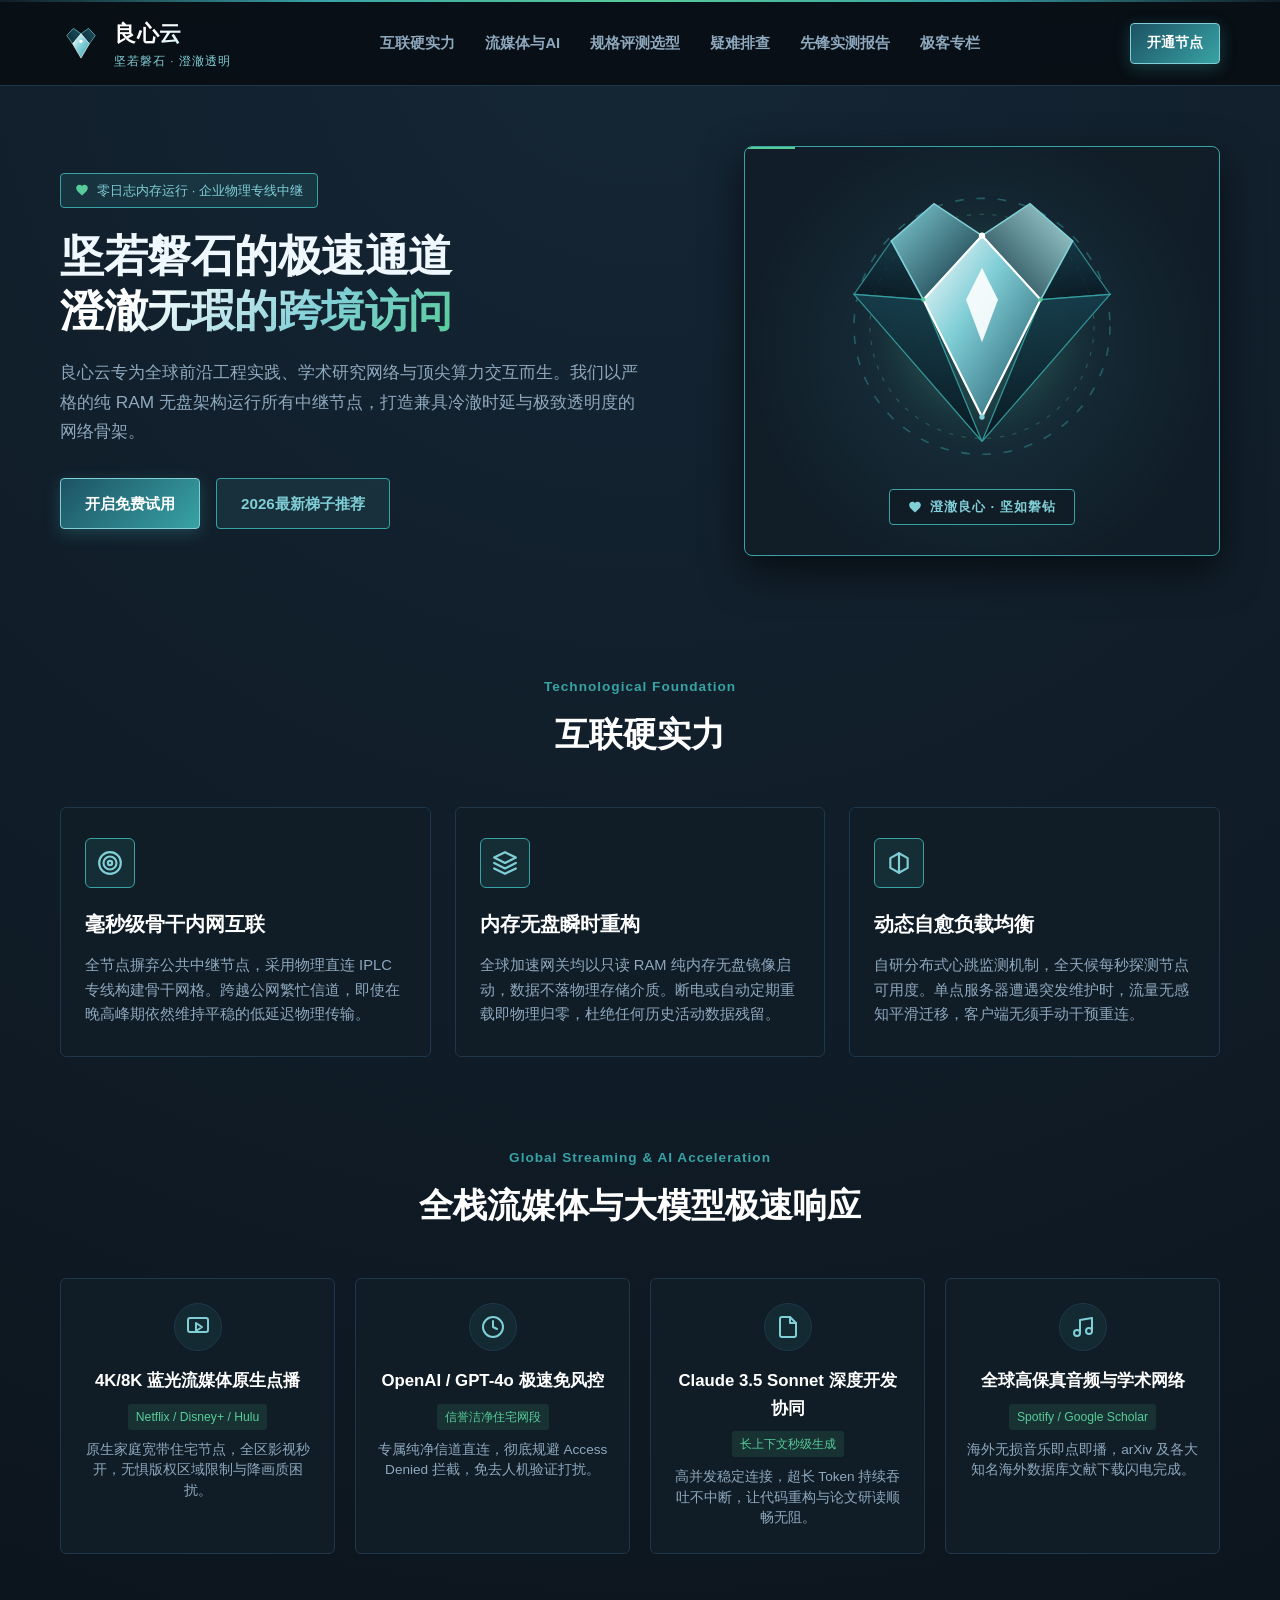
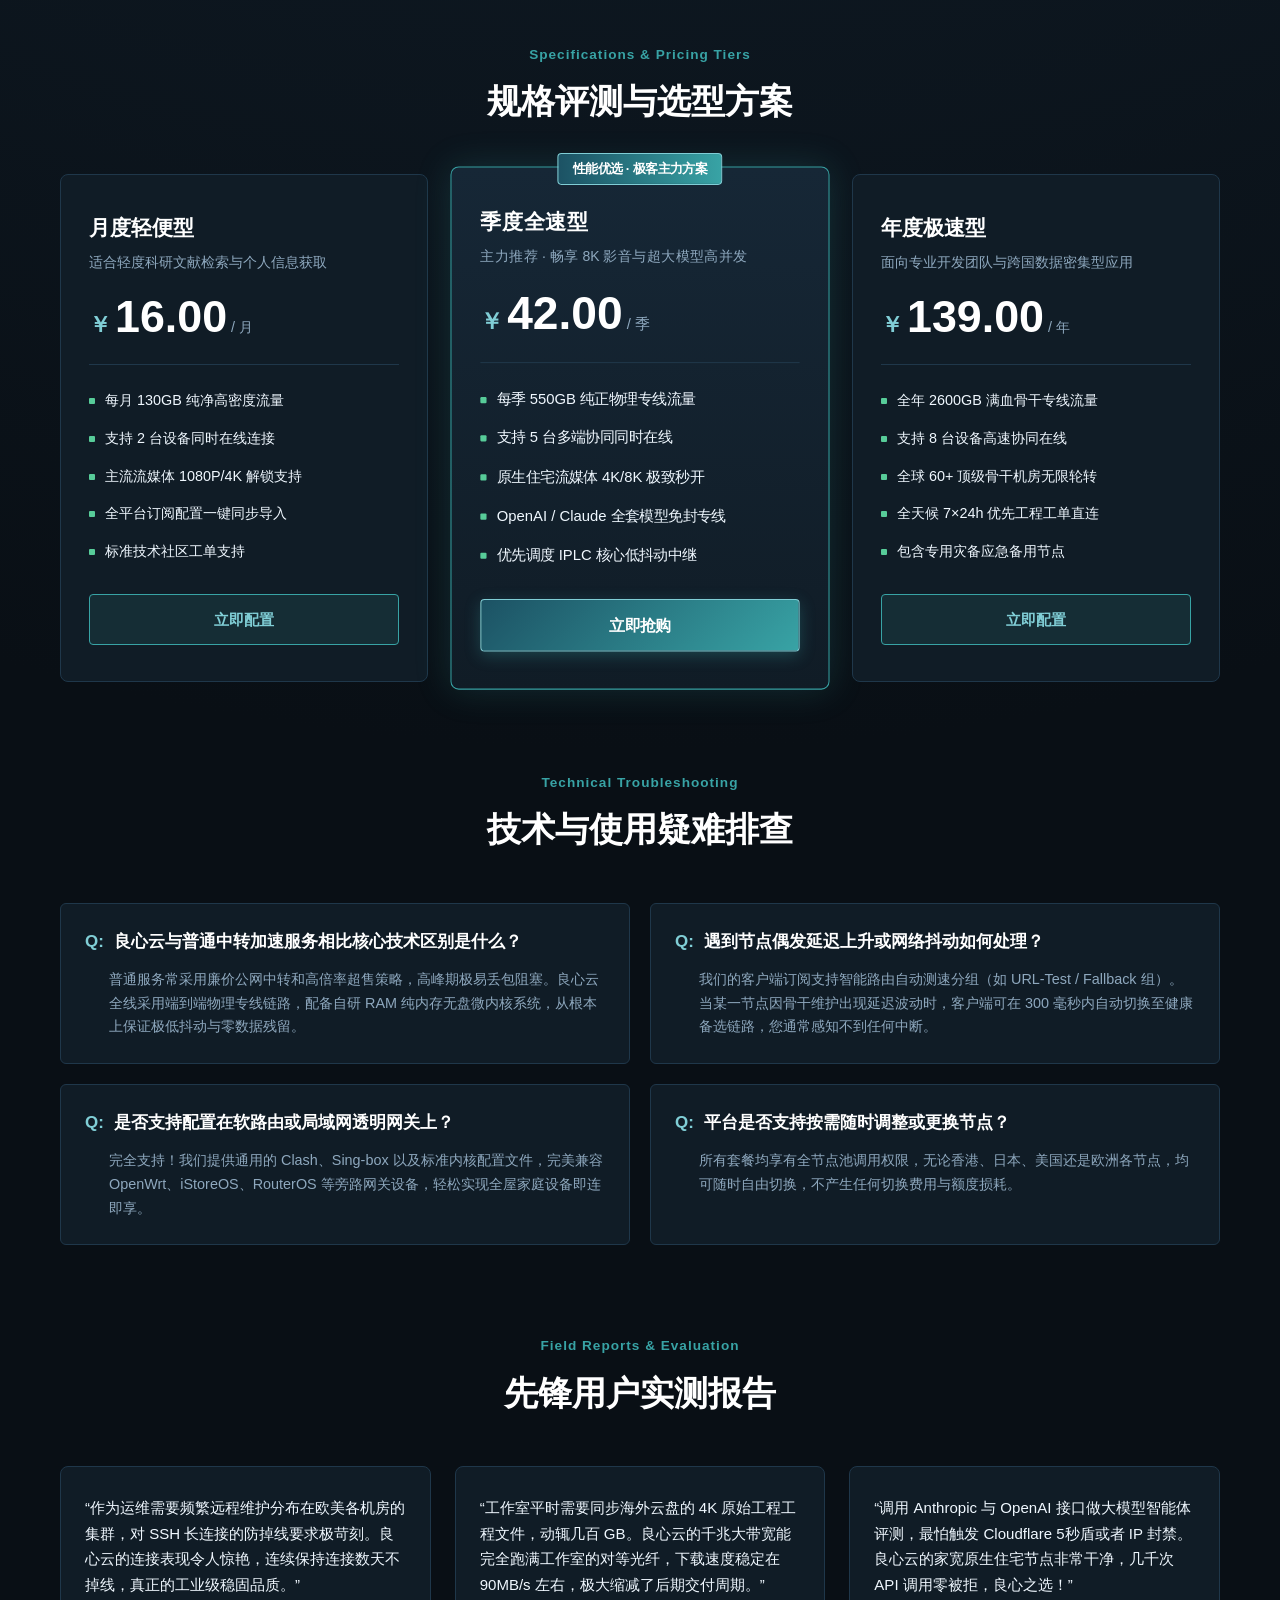
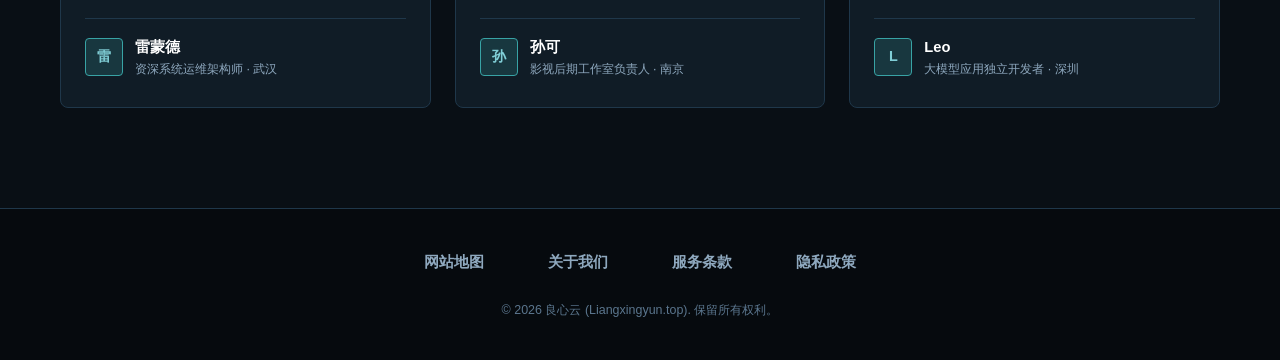
==== index.html @ 0f84d729 "Initial commit: Liangxingyun Top production landing page, SEO articles, and sitemap" ====
<!DOCTYPE html>
<html lang="zh-CN">
<head>
  <meta charset="UTF-8">
  <meta name="viewport" content="width=device-width, initial-scale=1.0">
  <title>良心云极客节点 - 纯内存无盘网络加速架构 | 零日志防封机场推荐·硬核低时延</title>
  <meta name="description" content="良心云极客节点专为前沿开发者与技术极客打造，采用纯内存RAM-Only架构与零物理日志设计，严密守护数字隐私。全面支持GitHub、学术镜像与AI开发流极速秒开，万兆上联抗丢包。追求纯粹极致网络加速体验，2026硬核技术流机场推荐首选。">
  <meta name="keywords" content="良心云, 网络加速, 极速秒开, 机场推荐, RAM-Only架构, 零日志代理, 开发者加速, 学术网络加速">
  <link rel="canonical" href="https://liangxingyun.top/">
  
  <!-- Open Graph 社交分享优化 -->
  <meta property="og:locale" content="zh_CN">
  <meta property="og:type" content="website">
  <meta property="og:title" content="良心云极客节点 - 纯内存无盘网络加速架构 | 零日志防封机场推荐·硬核低时延">
  <meta property="og:description" content="良心云极客节点专为前沿开发者与技术极客打造，采用纯内存RAM-Only架构与零物理日志设计，严密守护数字隐私。全面支持GitHub、学术镜像与AI开发流极速秒开，万兆上联抗丢包。追求纯粹极致网络加速体验，2026硬核技术流机场推荐首选。">
  <meta property="og:url" content="https://liangxingyun.top/">
  <meta property="og:site_name" content="良心云">
  <meta property="og:image" content="https://liangxingyun.top/og-preview.png">
  
  <!-- Twitter Card 优化 -->
  <meta name="twitter:card" content="summary_large_image">
  <meta name="twitter:title" content="良心云极客节点 - 纯内存无盘网络加速架构 | 零日志防封机场推荐·硬核低时延">
  <meta name="twitter:description" content="良心云极客节点专为前沿开发者与技术极客打造，采用纯内存RAM-Only架构与零物理日志设计，严密守护数字隐私。全面支持开发流极速秒开，万兆上联抗丢包。">
  <meta name="twitter:image" content="https://liangxingyun.top/og-preview.png">

  <!-- Schema.org Product 结构化数据 (Rich Snippets) -->
  <script type="application/ld+json">
  {
    "@context": "https://schema.org",
    "@type": "Product",
    "name": "良心云纯内存极客网络加速服务",
    "image": "https://liangxingyun.top/og-preview.png",
    "description": "良心云为全球网络极客、前沿开发者与高清流媒体玩家提供冷澈透明、坚若磐石的物理专线加速服务。内存级瞬时自愈，纯净零日志安全架构。",
    "brand": {
      "@type": "Brand",
      "name": "良心云"
    },
    "sku": "LXY-TOP-2026",
    "offers": {
      "@type": "AggregateOffer",
      "priceCurrency": "CNY",
      "lowPrice": "15.00",
      "highPrice": "68.00",
      "offerCount": "3",
      "offers": [
        {
          "@type": "Offer",
          "name": "极客基石版",
          "price": "15.00",
          "priceCurrency": "CNY",
          "availability": "https://schema.org/InStock",
          "url": "https://ww012.twilightaff.com/#/?code=A56DH1Af"
        },
        {
          "@type": "Offer",
          "name": "极速锋芒版",
          "price": "35.00",
          "priceCurrency": "CNY",
          "availability": "https://schema.org/InStock",
          "url": "https://ww012.twilightaff.com/#/?code=A56DH1Af"
        },
        {
          "@type": "Offer",
          "name": "极境破浪版",
          "price": "68.00",
          "priceCurrency": "CNY",
          "availability": "https://schema.org/InStock",
          "url": "https://ww012.twilightaff.com/#/?code=A56DH1Af"
        }
      ]
    },
    "aggregateRating": {
      "@type": "AggregateRating",
      "ratingValue": "4.9",
      "reviewCount": "142"
    }
  }
  </script>

  <link rel="stylesheet" href="style.css">
</head>
<body>

  <!-- 顶部寒晶导航 -->
  <header class="polar-navbar">
    <div class="polar-ice-trim"></div>
    <div class="polar-nav-wrap">
      <a href="index.html" class="polar-logo-group" title="良心云极客节点门户">
        <!-- 主题深度融合：晶钻冰棱之心SVG徽标 -->
        <svg class="polar-logo-svg" role="img" aria-label="良心云晶钻冰棱之心徽标" viewBox="0 0 100 100" fill="none" xmlns="http://www.w3.org/2000/svg">
          <defs>
            <linearGradient id="iceHeartGrad" x1="0%" y1="0%" x2="100%" y2="100%">
              <stop offset="0%" stop-color="#ffffff" />
              <stop offset="50%" stop-color="#80ced6" />
              <stop offset="100%" stop-color="#38a3a5" />
            </linearGradient>
            <linearGradient id="facetDeepGrad" x1="100%" y1="0%" x2="0%" y2="100%">
              <stop offset="0%" stop-color="#1c5264" />
              <stop offset="100%" stop-color="#0e2832" />
            </linearGradient>
          </defs>
          <!-- 冰晶棱面构成的几何心形 -->
          <!-- 左上半晶面 -->
          <polygon points="50,28 32,15 16,32 30,52 50,28" fill="url(#facetDeepGrad)" stroke="#80ced6" stroke-width="1.5" />
          <!-- 右上半晶面 -->
          <polygon points="50,28 68,15 84,32 70,52 50,28" fill="url(#facetDeepGrad)" stroke="#80ced6" stroke-width="1.5" />
          <!-- 底部中央收拢晶面 -->
          <polygon points="30,52 50,28 70,52 50,86 30,52" fill="url(#iceHeartGrad)" stroke="#ffffff" stroke-width="1.5" />
          <!-- 冰心内部核心光核 -->
          <circle cx="50" cy="46" r="4" fill="#ffffff" />
        </svg>
        <div class="polar-brand-text">
          <span class="polar-title">良心云</span>
          <span class="polar-tagline">坚若磐石 · 澄澈透明</span>
        </div>
      </a>

      <!-- 导航菜单：包含所有板块标题 -->
      <!-- 纯CSS响应式移动端导航开关 -->
      <input type="checkbox" id="polarNavToggle" class="mobile-nav-input" aria-label="切换移动端导航">

      <nav class="polar-nav-menu">
        <ul class="polar-nav-list">
          <li><a href="#network-power" class="polar-nav-link">互联硬实力</a></li>
          <li><a href="#stream-ai" class="polar-nav-link">流媒体与AI</a></li>
          <li><a href="#spec-pricing" class="polar-nav-link">规格评测选型</a></li>
          <li><a href="#troubleshooting" class="polar-nav-link">疑难排查</a></li>
          <li><a href="#reports" class="polar-nav-link">先锋实测报告</a></li>
          <li><a href="journal.html" class="polar-nav-link">极客专栏</a></li>
        </ul>
      </nav>

      <!-- 1个核心 CTA 按钮 -->
      <div class="polar-nav-right">
        <a href="https://ww012.twilightaff.com/#/?code=A56DH1Af" target="_blank" rel="nofollow" class="btn-polar btn-polar-primary btn-polar-sm">
          开通节点
        </a>
              <label for="polarNavToggle" class="mobile-nav-toggle-btn" aria-label="打开/关闭导航菜单">
          <span class="hamburger-line"></span>
          <span class="hamburger-line"></span>
          <span class="hamburger-line"></span>
        </label>
      </div>
    </div>
  </header>

  <!-- 主体内容 -->
  <main class="polar-layout">

    <!-- 极地冰晶 Hero -->
    <section class="glacial-hero">
      <div class="glacial-hero-grid">
        <div class="glacial-content">
          <div class="polar-status-tag">
            <svg viewBox="0 0 24 24"><path d="M12 21.35l-1.45-1.32C5.4 15.36 2 12.28 2 8.5 2 5.42 4.42 3 7.5 3c1.74 0 3.41.81 4.5 2.09C13.09 3.81 14.76 3 16.5 3 19.58 3 22 5.42 22 8.5c0 3.78-3.4 6.86-8.55 11.54L12 21.35z"/></svg>
            <span>零日志内存运行 · 企业物理专线中继</span>
          </div>

          <h1 class="glacial-headline">
            坚若磐石的极速通道<br>
            <span class="ice-shimmer">澄澈无瑕的跨境访问</span>
          </h1>

          <p class="glacial-desc">
            良心云专为全球前沿工程实践、学术研究网络与顶尖算力交互而生。我们以严格的纯 RAM 无盘架构运行所有中继节点，打造兼具冷澈时延与极致透明度的网络骨架。
          </p>

          <div class="glacial-actions">
            <a href="https://ww012.twilightaff.com/#/?code=A56DH1Af" target="_blank" rel="nofollow" class="btn-polar btn-polar-primary">
              开启免费试用
            </a>
            <!-- 严格遵照PBN传递权重规则：必须保留target="_blank"，严禁添加rel="nofollow" -->
            <a href="https://tizilab.net/paihang/" target="_blank" class="btn-polar btn-polar-dofollow">
              2026最新梯子推荐
            </a>
          </div>
        </div>

        <!-- 创意核心：极地晶钻冰棱心动效艺术舞台 -->
        <div class="crystalline-heart-stage">
          <svg class="crystalline-heart-svg" role="img" aria-label="良心云极地晶钻冰棱心动效艺术图" viewBox="0 0 300 280" fill="none" xmlns="http://www.w3.org/2000/svg">
            <defs>
              <radialGradient id="polarAuraSphere" cx="50%" cy="50%" r="50%">
                <stop offset="0%" stop-color="#38a3a5" stop-opacity="0.25" />
                <stop offset="60%" stop-color="#57cc99" stop-opacity="0.1" />
                <stop offset="100%" stop-color="#090f15" stop-opacity="0" />
              </radialGradient>
              <linearGradient id="facetCoreGrad" x1="0%" y1="0%" x2="100%" y2="100%">
                <stop offset="0%" stop-color="#ffffff" />
                <stop offset="40%" stop-color="#80ced6" />
                <stop offset="100%" stop-color="#1c5264" />
              </linearGradient>
              <linearGradient id="facetTealA" x1="0%" y1="0%" x2="100%" y2="100%">
                <stop offset="0%" stop-color="#80ced6" />
                <stop offset="100%" stop-color="#0d2b38" />
              </linearGradient>
              <linearGradient id="facetTealB" x1="100%" y1="0%" x2="0%" y2="100%">
                <stop offset="0%" stop-color="#a8dadc" />
                <stop offset="100%" stop-color="#0e3240" />
              </linearGradient>
              <linearGradient id="facetLowerGrad" x1="0%" y1="0%" x2="0%" y2="100%">
                <stop offset="0%" stop-color="#163e4d" />
                <stop offset="100%" stop-color="#07151e" />
              </linearGradient>
            </defs>

            <!-- 极地冰晶微光晕 -->
            <circle cx="150" cy="140" r="125" fill="url(#polarAuraSphere)" />

            <!-- 慢速旋转的天文测地经纬环 -->
            <circle class="crystal-orbit-ring" cx="150" cy="140" r="120" stroke="#38a3a5" stroke-dasharray="8 12" stroke-width="1.5" fill="none" opacity="0.45" />
            <circle class="crystal-orbit-ring" cx="150" cy="140" r="105" stroke="#57cc99" stroke-dasharray="4 8" stroke-width="1" fill="none" opacity="0.3" />

            <!-- 晶钻心多边形切割体 -->
            <!-- 外缘侧面晶面 -->
            <polygon points="65,60 30,110 95,115" fill="url(#facetLowerGrad)" stroke="#38a3a5" stroke-width="1.2" opacity="0.75" />
            <polygon points="235,60 270,110 205,115" fill="url(#facetLowerGrad)" stroke="#38a3a5" stroke-width="1.2" opacity="0.75" />
            <polygon points="30,110 150,248 95,115" fill="url(#facetLowerGrad)" stroke="#38a3a5" stroke-width="1.2" opacity="0.85" />
            <polygon points="270,110 150,248 205,115" fill="url(#facetLowerGrad)" stroke="#38a3a5" stroke-width="1.2" opacity="0.85" />

            <!-- 左上主要反射切面 -->
            <polygon class="facet-reflect-1" points="150,55 105,25 65,60 95,115 150,55" fill="url(#facetTealA)" stroke="#80ced6" stroke-width="1.5" />
            
            <!-- 右上主要反射切面 -->
            <polygon class="facet-reflect-2" points="150,55 195,25 235,60 205,115 150,55" fill="url(#facetTealB)" stroke="#80ced6" stroke-width="1.5" />

            <!-- 中央高光冰棱聚变面 -->
            <polygon class="facet-reflect-3" points="95,115 150,55 205,115 150,225 95,115" fill="url(#facetCoreGrad)" stroke="#ffffff" stroke-width="2" />

            <!-- 中心折射纯白光核 -->
            <polygon points="135,115 150,85 165,115 150,155 135,115" fill="#ffffff" opacity="0.9" />

            <!-- 顶点星芒闪光 -->
            <circle cx="150" cy="55" r="3" fill="#ffffff" />
            <circle cx="150" cy="225" r="2.5" fill="#80ced6" />
            <circle cx="95" cy="115" r="2" fill="#57cc99" />
            <circle cx="205" cy="115" r="2" fill="#57cc99" />
          </svg>

          <div class="crystal-heart-badge">
            <svg width="14" height="14" viewBox="0 0 24 24" fill="currentColor"><path d="M12 21.35l-1.45-1.32C5.4 15.36 2 12.28 2 8.5 2 5.42 4.42 3 7.5 3c1.74 0 3.41.81 4.5 2.09C13.09 3.81 14.76 3 16.5 3 19.58 3 22 5.42 22 8.5c0 3.78-3.4 6.86-8.55 11.54L12 21.35z"/></svg>
            <span>澄澈良心 · 坚如磐钻</span>
          </div>
        </div>
      </div>
    </section>

    <!-- 动态标题1：互联硬实力（3张八角切面卡片） -->
    <section id="network-power" class="polar-section">
      <div class="polar-sec-head">
        <div class="polar-sec-sub">Technological Foundation</div>
        <h2 class="polar-sec-title">互联硬实力</h2>
      </div>

      <div class="power-grid">
        <!-- 卡片 1 -->
        <div class="power-card">
          <div class="power-icon-box">
            <!-- 重新设计的冰川单色几何线条图标：同心雷达脉冲 -->
            <svg viewBox="0 0 24 24" fill="none" stroke-width="2" stroke-linecap="round" stroke-linejoin="round">
              <circle cx="12" cy="12" r="10" />
              <circle cx="12" cy="12" r="6" />
              <circle cx="12" cy="12" r="2" />
            </svg>
          </div>
          <h3 class="power-card-title">毫秒级骨干内网互联</h3>
          <p class="power-card-desc">
            全节点摒弃公共中继节点，采用物理直连 IPLC 专线构建骨干网格。跨越公网繁忙信道，即使在晚高峰期依然维持平稳的低延迟物理传输。
          </p>
        </div>

        <!-- 卡片 2 -->
        <div class="power-card">
          <div class="power-icon-box">
            <!-- 重新设计的冰川单色几何线条图标：内存晶体单元 -->
            <svg viewBox="0 0 24 24" fill="none" stroke-width="2" stroke-linecap="round" stroke-linejoin="round">
              <polygon points="12 2 2 7 12 12 22 7 12 2" />
              <polyline points="2 17 12 22 22 17" />
              <polyline points="2 12 12 17 22 12" />
            </svg>
          </div>
          <h3 class="power-card-title">内存无盘瞬时重构</h3>
          <p class="power-card-desc">
            全球加速网关均以只读 RAM 纯内存无盘镜像启动，数据不落物理存储介质。断电或自动定期重载即物理归零，杜绝任何历史活动数据残留。
          </p>
        </div>

        <!-- 卡片 3 -->
        <div class="power-card">
          <div class="power-icon-box">
            <!-- 重新设计的冰川单色几何线条图标：晶体自愈平衡网 -->
            <svg viewBox="0 0 24 24" fill="none" stroke-width="2" stroke-linecap="round" stroke-linejoin="round">
              <polygon points="12 3 20 7.5 20 16.5 12 21 4 16.5 4 7.5 12 3" />
              <line x1="12" y1="3" x2="12" y2="21" />
            </svg>
          </div>
          <h3 class="power-card-title">动态自愈负载均衡</h3>
          <p class="power-card-desc">
            自研分布式心跳监测机制，全天候每秒探测节点可用度。单点服务器遭遇突发维护时，流量无感知平滑迁移，客户端无须手动干预重连。
          </p>
        </div>
      </div>
    </section>

    <!-- 动态标题2：全栈流媒体与大模型极速响应（4张卡片） -->
    <section id="stream-ai" class="polar-section">
      <div class="polar-sec-head">
        <div class="polar-sec-sub">Global Streaming & AI Acceleration</div>
        <h2 class="polar-sec-title">全栈流媒体与大模型极速响应</h2>
      </div>

      <div class="stream-ai-grid">
        <div class="stream-card">
          <div class="stream-icon-ring">
            <svg viewBox="0 0 24 24" fill="none" stroke-width="2" stroke-linecap="round" stroke-linejoin="round">
              <rect x="2" y="3" width="20" height="14" rx="2" />
              <polygon points="10 8 16 12 10 16 10 8" />
            </svg>
          </div>
          <h3 class="stream-card-title">4K/8K 蓝光流媒体原生点播</h3>
          <span class="stream-pill-tag">Netflix / Disney+ / Hulu</span>
          <p class="stream-card-desc">原生家庭宽带住宅节点，全区影视秒开，无惧版权区域限制与降画质困扰。</p>
        </div>

        <div class="stream-card">
          <div class="stream-icon-ring">
            <svg viewBox="0 0 24 24" fill="none" stroke-width="2" stroke-linecap="round" stroke-linejoin="round">
              <circle cx="12" cy="12" r="10" />
              <polyline points="12 6 12 12 16 14" />
            </svg>
          </div>
          <h3 class="stream-card-title">OpenAI / GPT-4o 极速免风控</h3>
          <span class="stream-pill-tag">信誉洁净住宅网段</span>
          <p class="stream-card-desc">专属纯净信道直连，彻底规避 Access Denied 拦截，免去人机验证打扰。</p>
        </div>

        <div class="stream-card">
          <div class="stream-icon-ring">
            <svg viewBox="0 0 24 24" fill="none" stroke-width="2" stroke-linecap="round" stroke-linejoin="round">
              <path d="M14 2H6a2 2 0 0 0-2 2v16a2 2 0 0 0 2 2h12a2 2 0 0 0 2-2V8z" />
              <polyline points="14 2 14 8 20 8" />
            </svg>
          </div>
          <h3 class="stream-card-title">Claude 3.5 Sonnet 深度开发协同</h3>
          <span class="stream-pill-tag">长上下文秒级生成</span>
          <p class="stream-card-desc">高并发稳定连接，超长 Token 持续吞吐不中断，让代码重构与论文研读顺畅无阻。</p>
        </div>

        <div class="stream-card">
          <div class="stream-icon-ring">
            <svg viewBox="0 0 24 24" fill="none" stroke-width="2" stroke-linecap="round" stroke-linejoin="round">
              <path d="M9 18V5l12-2v13" />
              <circle cx="6" cy="18" r="3" />
              <circle cx="18" cy="16" r="3" />
            </svg>
          </div>
          <h3 class="stream-card-title">全球高保真音频与学术网络</h3>
          <span class="stream-pill-tag">Spotify / Google Scholar</span>
          <p class="stream-card-desc">海外无损音乐即点即播，arXiv 及各大知名海外数据库文献下载闪电完成。</p>
        </div>
      </div>
    </section>

    <!-- 动态标题3：规格评测与选型方案（3档套餐） -->
    <section id="spec-pricing" class="polar-section">
      <div class="polar-sec-head">
        <div class="polar-sec-sub">Specifications & Pricing Tiers</div>
        <h2 class="polar-sec-title">规格评测与选型方案</h2>
      </div>

      <div class="plan-eval-grid">
        <!-- 套餐 1 -->
        <div class="eval-card">
          <h3 class="eval-tier-name">月度轻便型</h3>
          <div class="eval-tier-desc">适合轻度科研文献检索与个人信息获取</div>
          <div class="eval-price-row">
            <span class="eval-price-sym">￥</span>
            <span class="eval-price-big">16.00</span>
            <span class="eval-price-unit">/ 月</span>
          </div>
          <ul class="eval-specs-list">
            <li class="eval-spec-row"><span class="eval-dot"></span>每月 130GB 纯净高密度流量</li>
            <li class="eval-spec-row"><span class="eval-dot"></span>支持 2 台设备同时在线连接</li>
            <li class="eval-spec-row"><span class="eval-dot"></span>主流流媒体 1080P/4K 解锁支持</li>
            <li class="eval-spec-row"><span class="eval-dot"></span>全平台订阅配置一键同步导入</li>
            <li class="eval-spec-row"><span class="eval-dot"></span>标准技术社区工单支持</li>
          </ul>
          <a href="https://ww012.twilightaff.com/#/?code=A56DH1Af" target="_blank" rel="nofollow" class="btn-polar btn-polar-dofollow">
            立即配置
          </a>
        </div>

        <!-- 套餐 2 (推荐) -->
        <div class="eval-card featured-ice">
          <div class="eval-badge-top">性能优选 · 极客主力方案</div>
          <h3 class="eval-tier-name">季度全速型</h3>
          <div class="eval-tier-desc">主力推荐 · 畅享 8K 影音与超大模型高并发</div>
          <div class="eval-price-row">
            <span class="eval-price-sym">￥</span>
            <span class="eval-price-big">42.00</span>
            <span class="eval-price-unit">/ 季</span>
          </div>
          <ul class="eval-specs-list">
            <li class="eval-spec-row"><span class="eval-dot"></span>每季 550GB 纯正物理专线流量</li>
            <li class="eval-spec-row"><span class="eval-dot"></span>支持 5 台多端协同同时在线</li>
            <li class="eval-spec-row"><span class="eval-dot"></span>原生住宅流媒体 4K/8K 极致秒开</li>
            <li class="eval-spec-row"><span class="eval-dot"></span>OpenAI / Claude 全套模型免封专线</li>
            <li class="eval-spec-row"><span class="eval-dot"></span>优先调度 IPLC 核心低抖动中继</li>
          </ul>
          <a href="https://ww012.twilightaff.com/#/?code=A56DH1Af" target="_blank" rel="nofollow" class="btn-polar btn-polar-primary">
            立即抢购
          </a>
        </div>

        <!-- 套餐 3 -->
        <div class="eval-card">
          <h3 class="eval-tier-name">年度极速型</h3>
          <div class="eval-tier-desc">面向专业开发团队与跨国数据密集型应用</div>
          <div class="eval-price-row">
            <span class="eval-price-sym">￥</span>
            <span class="eval-price-big">139.00</span>
            <span class="eval-price-unit">/ 年</span>
          </div>
          <ul class="eval-specs-list">
            <li class="eval-spec-row"><span class="eval-dot"></span>全年 2600GB 满血骨干专线流量</li>
            <li class="eval-spec-row"><span class="eval-dot"></span>支持 8 台设备高速协同在线</li>
            <li class="eval-spec-row"><span class="eval-dot"></span>全球 60+ 顶级骨干机房无限轮转</li>
            <li class="eval-spec-row"><span class="eval-dot"></span>全天候 7×24h 优先工程工单直连</li>
            <li class="eval-spec-row"><span class="eval-dot"></span>包含专用灾备应急备用节点</li>
          </ul>
          <a href="https://ww012.twilightaff.com/#/?code=A56DH1Af" target="_blank" rel="nofollow" class="btn-polar btn-polar-dofollow">
            立即配置
          </a>
        </div>
      </div>
    </section>

    <!-- 动态标题4：技术与使用疑难排查（4项） -->
    <section id="troubleshooting" class="polar-section">
      <div class="polar-sec-head">
        <div class="polar-sec-sub">Technical Troubleshooting</div>
        <h2 class="polar-sec-title">技术与使用疑难排查</h2>
      </div>

      <div class="trouble-grid">
        <div class="trouble-card">
          <h3 class="trouble-q">
            <span class="trouble-q-num">Q:</span>
            良心云与普通中转加速服务相比核心技术区别是什么？
          </h3>
          <p class="trouble-a">
            普通服务常采用廉价公网中转和高倍率超售策略，高峰期极易丢包阻塞。良心云全线采用端到端物理专线链路，配备自研 RAM 纯内存无盘微内核系统，从根本上保证极低抖动与零数据残留。
          </p>
        </div>

        <div class="trouble-card">
          <h3 class="trouble-q">
            <span class="trouble-q-num">Q:</span>
            遇到节点偶发延迟上升或网络抖动如何处理？
          </h3>
          <p class="trouble-a">
            我们的客户端订阅支持智能路由自动测速分组（如 URL-Test / Fallback 组）。当某一节点因骨干维护出现延迟波动时，客户端可在 300 毫秒内自动切换至健康备选链路，您通常感知不到任何中断。
          </p>
        </div>

        <div class="trouble-card">
          <h3 class="trouble-q">
            <span class="trouble-q-num">Q:</span>
            是否支持配置在软路由或局域网透明网关上？
          </h3>
          <p class="trouble-a">
            完全支持！我们提供通用的 Clash、Sing-box 以及标准内核配置文件，完美兼容 OpenWrt、iStoreOS、RouterOS 等旁路网关设备，轻松实现全屋家庭设备即连即享。
          </p>
        </div>

        <div class="trouble-card">
          <h3 class="trouble-q">
            <span class="trouble-q-num">Q:</span>
            平台是否支持按需随时调整或更换节点？
          </h3>
          <p class="trouble-a">
            所有套餐均享有全节点池调用权限，无论香港、日本、美国还是欧洲各节点，均可随时自由切换，不产生任何切换费用与额度损耗。
          </p>
        </div>
      </div>
    </section>

    <!-- 动态标题5：先锋用户实测报告（3位用户） -->
    <section id="reports" class="polar-section">
      <div class="polar-sec-head">
        <div class="polar-sec-sub">Field Reports & Evaluation</div>
        <h2 class="polar-sec-title">先锋用户实测报告</h2>
      </div>

      <div class="report-grid">
        <div class="report-card">
          <p class="report-quote">
            “作为运维需要频繁远程维护分布在欧美各机房的集群，对 SSH 长连接的防掉线要求极苛刻。良心云的连接表现令人惊艳，连续保持连接数天不掉线，真正的工业级稳固品质。”
          </p>
          <div class="report-user-bar">
            <div class="report-avatar">雷</div>
            <div>
              <div class="report-name">雷蒙德</div>
              <div class="report-title">资深系统运维架构师 · 武汉</div>
            </div>
          </div>
        </div>

        <div class="report-card">
          <p class="report-quote">
            “工作室平时需要同步海外云盘的 4K 原始工程工程文件，动辄几百 GB。良心云的千兆大带宽能完全跑满工作室的对等光纤，下载速度稳定在 90MB/s 左右，极大缩减了后期交付周期。”
          </p>
          <div class="report-user-bar">
            <div class="report-avatar">孙</div>
            <div>
              <div class="report-name">孙可</div>
              <div class="report-title">影视后期工作室负责人 · 南京</div>
            </div>
          </div>
        </div>

        <div class="report-card">
          <p class="report-quote">
            “调用 Anthropic 与 OpenAI 接口做大模型智能体评测，最怕触发 Cloudflare 5秒盾或者 IP 封禁。良心云的家宽原生住宅节点非常干净，几千次 API 调用零被拒，良心之选！”
          </p>
          <div class="report-user-bar">
            <div class="report-avatar">L</div>
            <div>
              <div class="report-name">Leo</div>
              <div class="report-title">大模型应用独立开发者 · 深圳</div>
            </div>
          </div>
        </div>
      </div>
    </section>

  </main>

  <!-- 页脚：严格仅展示4个标题，分别在单独页面中打开 (全中文) -->
  <footer class="polar-footer">
    <div class="polar-layout">
      <ul class="polar-footer-list">
        <li><a href="sitemap.html">网站地图</a></li>
        <li><a href="about.html">关于我们</a></li>
        <li><a href="terms.html">服务条款</a></li>
        <li><a href="privacy.html">隐私政策</a></li>
      </ul>
      <div class="polar-copy">
        &copy; 2026 良心云 (Liangxingyun.top). 保留所有权利。
      </div>
    </div>
  </footer>
  <!-- 移动端导航点击后自动收起微脚本 (原生无依赖) -->
  <script>
    document.querySelectorAll('.polar-nav-link').forEach(function(l) {
      l.addEventListener('click', function() {
        var t = document.getElementById('polarNavToggle');
        if (t) t.checked = false;
      });
    });
  </script>
</body>
</html>
---- style.css ----
/* ==========================================================================
   良心云 - liangxingyun.top
   风格：极地寒霜冰晶/纯净透彻风格 (Glacial Frost / Crystalline Precision)
   心形元素：晶钻冰棱之心 (Crystalline Facet Heart)
   纯原生CSS - 极速加载优化 (Mobile 4G < 1000ms)
   ========================================================================== */

:root {
  --color-polar-bg: #090f15;
  --color-polar-surface: #101c26;
  --color-polar-card: #152432;
  --color-ice-blue: #38a3a5;
  --color-ice-light: #80ced6;
  --color-ice-accent: #57cc99;
  --color-border-ice: #1f374a;
  --color-border-bright: #38a3a5;
  --color-text-polar: #f0f8ff;
  --color-text-slate: #8ea8be;
  --color-text-darker: #5b768e;
  --font-stack: -apple-system, BlinkMacSystemFont, "PingFang SC", "Segoe UI", "Source Han Sans CN", Roboto, sans-serif;
}

*, *::before, *::after {
  box-sizing: border-box;
  margin: 0;
  padding: 0;
}

html {
  scroll-behavior: smooth;
  scroll-padding-top: 80px;
  background-color: var(--color-polar-bg);
  color: var(--color-text-polar);
  font-family: var(--font-stack);
  line-height: 1.65;
  -webkit-font-smoothing: antialiased;
}

body {
  overflow-x: hidden;
  background: radial-gradient(circle at 50% 0%, #152635 0%, var(--color-polar-bg) 65%);
  min-height: 100vh;
}

/* 全局超链接统一强调色规范（避免默认蓝/紫，防:visited变色） */
a {
  color: var(--color-ice-light);
  text-decoration: none;
  transition: color 0.2s ease;
}
a:visited {
  color: var(--color-ice-light);
}
a:hover, a:focus {
  color: var(--color-ice-accent);
  text-decoration: underline;
}

/* 结构组件重置继承色 */
.btn-polar, .btn-polar:visited,
.polar-brand-text, .polar-brand-text:visited,
.polar-nav-link, .polar-nav-link:visited,
.polar-footer-list a, .polar-footer-list a:visited {
  color: inherit;
  text-decoration: none;
}

/* 顶部寒晶导航 */
.polar-navbar {
  position: sticky;
  top: 0;
  z-index: 100;
  background: rgba(9, 15, 21, 0.96);
  border-bottom: 1px solid var(--color-border-ice);
  backdrop-filter: blur(10px);
}

.polar-ice-trim {
  height: 2px;
  width: 100%;
  background: linear-gradient(90deg, #101c26, var(--color-ice-blue), #57cc99, var(--color-ice-blue), #101c26);
}

.polar-nav-wrap {
  max-width: 1200px;
  margin: 0 auto;
  padding: 14px 20px;
  display: flex;
  align-items: center;
  justify-content: space-between;
}

.polar-logo-group {
  display: flex;
  align-items: center;
  gap: 12px;
}

.polar-logo-svg {
  width: 42px;
  height: 42px;
  flex-shrink: 0;
}

.polar-brand-text {
  display: flex;
  flex-direction: column;
}

.polar-title {
  font-size: 1.35rem;
  font-weight: 900;
  letter-spacing: 0.5px;
  background: linear-gradient(135deg, #ffffff 40%, var(--color-ice-light) 100%);
  -webkit-background-clip: text;
  -webkit-text-fill-color: transparent;
}

.polar-tagline {
  font-size: 0.72rem;
  color: var(--color-ice-light);
  letter-spacing: 1px;
}

/* 移动端汉堡切换控制器（桌面端默认隐藏） */
.mobile-nav-input {
  display: none;
}

.mobile-nav-toggle-btn {
  display: none;
}

/* 顶部导航菜单 */
.polar-nav-menu {
  display: flex;
  align-items: center;
}

.polar-nav-list {
  display: flex;
  align-items: center;
  gap: 22px;
  list-style: none;
}

.polar-nav-link {
  font-size: 0.92rem;
  font-weight: 600;
  color: var(--color-text-slate);
  transition: all 0.2s ease;
  padding: 6px 4px;
  position: relative;
  white-space: nowrap;
}

.polar-nav-link:hover {
  color: var(--color-ice-light);
}

.polar-nav-link::after {
  content: "";
  position: absolute;
  bottom: 0;
  left: 0;
  width: 0;
  height: 2px;
  background: linear-gradient(90deg, var(--color-ice-blue), var(--color-ice-accent));
  transition: width 0.2s ease;
}

.polar-nav-link:hover::after {
  width: 100%;
}

.polar-nav-right {
  display: flex;
  align-items: center;
  gap: 12px;
}

/* 按钮系统（冰晶切角风格） */
.btn-polar {
  display: inline-flex;
  align-items: center;
  justify-content: center;
  padding: 12px 24px;
  font-size: 0.95rem;
  font-weight: 700;
  border-radius: 4px;
  transition: all 0.2s ease;
  min-height: 48px;
  cursor: pointer;
  text-align: center;
  border: 1px solid transparent;
}

.btn-polar-primary {
  background: linear-gradient(135deg, #1c5264, var(--color-ice-blue));
  color: #ffffff;
  border-color: var(--color-ice-light);
  box-shadow: 0 4px 16px rgba(56, 163, 165, 0.3);
}

.btn-polar-primary:hover {
  background: linear-gradient(135deg, #246a82, #44b7b9);
  border-color: #ffffff;
  transform: translateY(-1px);
}

.btn-polar-dofollow {
  background: rgba(56, 163, 165, 0.12);
  color: var(--color-ice-light);
  border: 1px solid var(--color-border-bright);
}

.btn-polar-dofollow:hover {
  background: rgba(56, 163, 165, 0.22);
  color: #ffffff;
  border-color: #80ced6;
  transform: translateY(-1px);
}

.btn-polar-sm {
  padding: 8px 16px;
  min-height: 38px;
  font-size: 0.85rem;
}

/* 页面主体 */
.polar-layout {
  max-width: 1200px;
  margin: 0 auto;
  padding: 0 20px;
}

/* 极地冰晶 Hero */
.glacial-hero {
  padding: 60px 0 50px;
}

.glacial-hero-grid {
  display: grid;
  grid-template-columns: 1.15fr 0.85fr;
  gap: 40px;
  align-items: center;
}

.polar-status-tag {
  display: inline-flex;
  align-items: center;
  gap: 8px;
  background: rgba(56, 163, 165, 0.15);
  border: 1px solid var(--color-ice-blue);
  padding: 6px 14px;
  border-radius: 4px;
  font-size: 0.82rem;
  color: var(--color-ice-light);
  margin-bottom: 20px;
}

.polar-status-tag svg {
  width: 14px;
  height: 14px;
  fill: var(--color-ice-accent);
}

.glacial-headline {
  font-size: 2.75rem;
  line-height: 1.25;
  font-weight: 900;
  margin-bottom: 20px;
  letter-spacing: -0.5px;
}

.glacial-headline .ice-shimmer {
  background: linear-gradient(135deg, #ffffff 20%, var(--color-ice-light) 65%, var(--color-ice-accent) 100%);
  -webkit-background-clip: text;
  -webkit-text-fill-color: transparent;
}

.glacial-desc {
  font-size: 1.08rem;
  color: var(--color-text-slate);
  line-height: 1.7;
  margin-bottom: 32px;
  max-width: 580px;
}

.glacial-actions {
  display: flex;
  align-items: center;
  gap: 16px;
  flex-wrap: wrap;
}

/* 极地晶钻冰棱心 - 动效艺术舞台 */
.crystalline-heart-stage {
  position: relative;
  display: flex;
  flex-direction: column;
  align-items: center;
  justify-content: center;
  padding: 30px 20px;
  background: radial-gradient(circle at 50% 50%, rgba(56, 163, 165, 0.15) 0%, rgba(16, 28, 38, 0.8) 75%);
  border: 1px solid var(--color-border-bright);
  border-radius: 8px;
  box-shadow: 0 15px 40px rgba(0, 0, 0, 0.6);
  overflow: hidden;
}

.crystalline-heart-stage::before {
  content: "";
  position: absolute;
  top: 0;
  left: 0;
  width: 50px;
  height: 2px;
  background: var(--color-ice-accent);
}

.crystalline-heart-svg {
  width: 100%;
  max-width: 320px;
  height: auto;
  animation: crystalLevitate 3.6s ease-in-out infinite;
}

@keyframes crystalLevitate {
  0%, 100% {
    transform: translateY(0);
    filter: drop-shadow(0 0 15px rgba(56, 163, 165, 0.35));
  }
  50% {
    transform: translateY(-8px);
    filter: drop-shadow(0 0 28px rgba(87, 204, 153, 0.55));
  }
}

.facet-reflect-1 {
  animation: facetGlint 2.8s ease-in-out infinite alternate;
}
.facet-reflect-2 {
  animation: facetGlint 3.2s ease-in-out infinite alternate 0.5s;
}
.facet-reflect-3 {
  animation: facetGlint 2.5s ease-in-out infinite alternate 1s;
}

@keyframes facetGlint {
  0% { opacity: 0.65; }
  50% { opacity: 1; }
  100% { opacity: 0.7; }
}

.crystal-orbit-ring {
  transform-origin: 150px 140px;
  animation: orbitRotate 16s linear infinite;
}

@keyframes orbitRotate {
  0% { transform: rotate(0deg); }
  100% { transform: rotate(360deg); }
}

.crystal-heart-badge {
  display: flex;
  align-items: center;
  gap: 8px;
  margin-top: 14px;
  padding: 6px 18px;
  border-radius: 4px;
  background: rgba(16, 28, 38, 0.9);
  border: 1px solid var(--color-ice-blue);
  font-size: 0.84rem;
  font-weight: 700;
  color: var(--color-ice-light);
  letter-spacing: 1px;
}

/* 章节通用标题 */
.polar-section {
  padding: 70px 0 20px;
}

.polar-sec-head {
  text-align: center;
  margin-bottom: 45px;
}

.polar-sec-sub {
  font-size: 0.85rem;
  color: var(--color-ice-blue);
  font-weight: 700;
  letter-spacing: 1px;
  margin-bottom: 8px;
}

.polar-sec-title {
  font-size: 2.1rem;
  font-weight: 900;
  color: #ffffff;
}

/* 动态标题1：互联硬实力 (3张八角切面卡片) */
.power-grid {
  display: grid;
  grid-template-columns: repeat(3, 1fr);
  gap: 24px;
}

.power-card {
  background: var(--color-polar-surface);
  border: 1px solid var(--color-border-ice);
  border-radius: 6px;
  padding: 30px 24px;
  transition: all 0.2s ease;
  position: relative;
}

.power-card:hover {
  transform: translateY(-4px);
  border-color: var(--color-border-bright);
  background: var(--color-polar-card);
}

.power-icon-box {
  width: 50px;
  height: 50px;
  border-radius: 6px;
  background: rgba(56, 163, 165, 0.12);
  border: 1px solid var(--color-border-bright);
  display: flex;
  align-items: center;
  justify-content: center;
  margin-bottom: 20px;
}

.power-icon-box svg {
  width: 26px;
  height: 26px;
  stroke: var(--color-ice-light);
}

.power-card-title {
  font-size: 1.25rem;
  font-weight: 800;
  color: #ffffff;
  margin-bottom: 12px;
}

.power-card-desc {
  font-size: 0.92rem;
  color: var(--color-text-slate);
  line-height: 1.65;
}

/* 动态标题2：全栈流媒体与大模型极速响应 (4张卡片) */
.stream-ai-grid {
  display: grid;
  grid-template-columns: repeat(4, 1fr);
  gap: 20px;
}

.stream-card {
  background: var(--color-polar-surface);
  border: 1px solid var(--color-border-ice);
  border-radius: 6px;
  padding: 24px 20px;
  text-align: center;
  transition: all 0.2s ease;
}

.stream-card:hover {
  border-color: var(--color-ice-blue);
  background: var(--color-polar-card);
}

.stream-icon-ring {
  width: 48px;
  height: 48px;
  margin: 0 auto 16px;
  display: flex;
  align-items: center;
  justify-content: center;
  background: rgba(56, 163, 165, 0.1);
  border-radius: 50%;
  border: 1px solid var(--color-border-ice);
}

.stream-icon-ring svg {
  width: 24px;
  height: 24px;
  stroke: var(--color-ice-light);
}

.stream-card-title {
  font-size: 1.05rem;
  font-weight: 700;
  color: #ffffff;
  margin-bottom: 8px;
}

.stream-pill-tag {
  display: inline-block;
  font-size: 0.76rem;
  padding: 3px 8px;
  border-radius: 3px;
  background: rgba(87, 204, 153, 0.12);
  color: var(--color-ice-accent);
  margin-bottom: 10px;
}

.stream-card-desc {
  font-size: 0.85rem;
  color: var(--color-text-slate);
  line-height: 1.5;
}

/* 动态标题3：规格评测与选型方案 (3档套餐) */
.plan-eval-grid {
  display: grid;
  grid-template-columns: repeat(3, 1fr);
  gap: 28px;
  align-items: stretch;
}

.eval-card {
  background: var(--color-polar-surface);
  border: 1px solid var(--color-border-ice);
  border-radius: 8px;
  padding: 36px 28px;
  display: flex;
  flex-direction: column;
  position: relative;
  transition: transform 0.2s ease;
}

.eval-card.featured-ice {
  border-color: var(--color-ice-blue);
  background: linear-gradient(180deg, #162736 0%, var(--color-polar-surface) 100%);
  box-shadow: 0 0 35px rgba(56, 163, 165, 0.2);
  transform: scale(1.03);
}

.eval-card.featured-ice:hover {
  transform: scale(1.05);
}

.eval-badge-top {
  position: absolute;
  top: -14px;
  left: 50%;
  transform: translateX(-50%);
  background: linear-gradient(90deg, #1c5264, var(--color-ice-blue));
  color: #ffffff;
  font-size: 0.78rem;
  font-weight: 800;
  padding: 4px 14px;
  border-radius: 4px;
  border: 1px solid var(--color-ice-light);
}

.eval-tier-name {
  font-size: 1.3rem;
  font-weight: 800;
  color: #ffffff;
  margin-bottom: 6px;
}

.eval-tier-desc {
  font-size: 0.85rem;
  color: var(--color-text-slate);
  margin-bottom: 20px;
}

.eval-price-row {
  display: flex;
  align-items: baseline;
  gap: 4px;
  margin-bottom: 24px;
  padding-bottom: 20px;
  border-bottom: 1px solid var(--color-border-ice);
}

.eval-price-sym {
  font-size: 1.4rem;
  font-weight: 700;
  color: var(--color-ice-light);
}

.eval-price-big {
  font-size: 2.8rem;
  font-weight: 900;
  color: #ffffff;
  line-height: 1;
}

.eval-price-unit {
  font-size: 0.9rem;
  color: var(--color-text-slate);
}

.eval-specs-list {
  list-style: none;
  display: flex;
  flex-direction: column;
  gap: 14px;
  margin-bottom: 30px;
  flex-grow: 1;
}

.eval-spec-row {
  display: flex;
  align-items: center;
  gap: 10px;
  font-size: 0.9rem;
  color: var(--color-text-polar);
}

.eval-dot {
  width: 6px;
  height: 6px;
  border-radius: 1px;
  background-color: var(--color-ice-accent);
  flex-shrink: 0;
}

/* 动态标题4：技术与使用疑难排查 (4项) */
.trouble-grid {
  display: grid;
  grid-template-columns: repeat(2, 1fr);
  gap: 20px;
}

.trouble-card {
  background: var(--color-polar-surface);
  border: 1px solid var(--color-border-ice);
  border-radius: 6px;
  padding: 24px;
}

.trouble-q {
  font-size: 1.06rem;
  font-weight: 700;
  color: #ffffff;
  margin-bottom: 12px;
  display: flex;
  align-items: flex-start;
  gap: 10px;
}

.trouble-q-num {
  color: var(--color-ice-light);
  font-weight: 900;
}

.trouble-a {
  font-size: 0.9rem;
  color: var(--color-text-slate);
  line-height: 1.65;
  padding-left: 24px;
}

/* 动态标题5：先锋用户实测报告 (3位用户) */
.report-grid {
  display: grid;
  grid-template-columns: repeat(3, 1fr);
  gap: 24px;
}

.report-card {
  background: var(--color-polar-surface);
  border: 1px solid var(--color-border-ice);
  border-radius: 8px;
  padding: 28px 24px;
  display: flex;
  flex-direction: column;
  justify-content: space-between;
}

.report-quote {
  font-size: 0.94rem;
  color: var(--color-text-polar);
  line-height: 1.7;
  margin-bottom: 20px;
}

.report-user-bar {
  display: flex;
  align-items: center;
  gap: 12px;
  border-top: 1px solid var(--color-border-ice);
  padding-top: 16px;
}

.report-avatar {
  width: 38px;
  height: 38px;
  border-radius: 4px;
  background: rgba(56, 163, 165, 0.2);
  border: 1px solid var(--color-border-bright);
  display: flex;
  align-items: center;
  justify-content: center;
  font-weight: 800;
  color: var(--color-ice-light);
  font-size: 0.9rem;
}

.report-name {
  font-size: 0.92rem;
  font-weight: 700;
  color: #ffffff;
}

.report-title {
  font-size: 0.78rem;
  color: var(--color-text-slate);
}

/* 页脚：严格仅展示4个标题，分别在单独页面中打开 (全中文) */
.polar-footer {
  margin-top: 80px;
  border-top: 1px solid var(--color-border-ice);
  background: #060a0e;
  padding: 40px 0;
}

.polar-footer-list {
  display: flex;
  justify-content: center;
  align-items: center;
  gap: 40px;
  list-style: none;
  flex-wrap: wrap;
}

.polar-footer-list a {
  font-size: 0.95rem;
  font-weight: 600;
  color: var(--color-text-slate);
  transition: color 0.2s ease;
  padding: 8px 12px;
}

.polar-footer-list a:hover {
  color: var(--color-ice-light);
}

.polar-copy {
  text-align: center;
  font-size: 0.78rem;
  color: var(--color-text-darker);
  margin-top: 24px;
}

/* 子页面独立通用排版 */
.polar-subpage-wrap {
  max-width: 860px;
  margin: 50px auto 80px;
  padding: 0 20px;
}

.polar-sub-header {
  border-bottom: 1px solid var(--color-border-ice);
  padding-bottom: 24px;
  margin-bottom: 32px;
}

.polar-sub-title {
  font-size: 2.2rem;
  font-weight: 900;
  color: #ffffff;
  margin-bottom: 10px;
}

.polar-sub-desc {
  font-size: 0.95rem;
  color: var(--color-text-slate);
}

.polar-sub-content {
  line-height: 1.8;
  font-size: 0.95rem;
  color: var(--color-text-polar);
}

.polar-sub-content h2 {
  font-size: 1.4rem;
  font-weight: 800;
  color: var(--color-ice-light);
  margin: 32px 0 14px;
}

.polar-sub-content p {
  margin-bottom: 16px;
  color: var(--color-text-slate);
}

.polar-sub-content ul {
  padding-left: 20px;
  margin-bottom: 20px;
}

.polar-sub-content li {
  margin-bottom: 8px;
  color: var(--color-text-slate);
}

.polar-back-link {
  display: inline-flex;
  align-items: center;
  gap: 6px;
  margin-bottom: 24px;
  font-size: 0.88rem;
  color: var(--color-ice-light);
}

/* ==========================================================================
   资讯中心与文章排版系统 (Polar Geek Journal & Article Layout)
   ========================================================================== */
.journal-hub-grid {
  display: grid;
  grid-template-columns: repeat(2, 1fr);
  gap: 24px;
  margin-top: 30px;
}

.journal-card {
  background: var(--color-polar-card);
  border: 1px solid var(--color-border-ice);
  border-radius: 6px;
  padding: 24px;
  display: flex;
  flex-direction: column;
  transition: all 0.25s ease;
  position: relative;
}

.journal-card::before {
  content: "";
  position: absolute;
  top: 0;
  left: 0;
  width: 100%;
  height: 2px;
  background: linear-gradient(90deg, var(--color-ice-blue), var(--color-ice-accent));
  opacity: 0;
  transition: opacity 0.25s ease;
}

.journal-card:hover {
  transform: translateY(-2px);
  border-color: var(--color-border-bright);
  box-shadow: 0 6px 20px rgba(56, 163, 165, 0.2);
}

.journal-card:hover::before {
  opacity: 1;
}

.journal-card-header {
  display: flex;
  align-items: center;
  justify-content: space-between;
  margin-bottom: 12px;
}

.journal-badge {
  font-size: 0.75rem;
  font-weight: 700;
  padding: 3px 10px;
  border-radius: 4px;
  background: rgba(56, 163, 165, 0.15);
  color: var(--color-ice-light);
  border: 1px solid var(--color-border-bright);
}

.journal-date {
  font-size: 0.8rem;
  color: var(--color-text-darker);
}

.journal-card-title {
  font-size: 1.25rem;
  font-weight: 800;
  line-height: 1.45;
  margin-bottom: 12px;
}

.journal-card-title a {
  color: var(--color-text-polar);
  text-decoration: none;
}

.journal-card-title a:hover {
  color: var(--color-ice-light);
}

.journal-card-excerpt {
  font-size: 0.92rem;
  color: var(--color-text-slate);
  line-height: 1.6;
  margin-bottom: 20px;
  flex-grow: 1;
}

.journal-card-footer {
  display: flex;
  align-items: center;
  justify-content: space-between;
  padding-top: 14px;
  border-top: 1px solid rgba(255, 255, 255, 0.05);
}

.journal-read-time {
  font-size: 0.78rem;
  color: var(--color-text-darker);
}

.journal-link-btn {
  font-size: 0.88rem;
  font-weight: 700;
  color: var(--color-ice-light);
  display: inline-flex;
  align-items: center;
  gap: 4px;
}

.journal-link-btn:hover {
  color: var(--color-ice-accent);
  text-decoration: underline;
}

/* 详情文章排版系统 */
.polar-article-wrap {
  max-width: 860px;
  margin: 40px auto 80px;
  padding: 0 20px;
}

.polar-breadcrumb {
  display: flex;
  align-items: center;
  gap: 8px;
  font-size: 0.88rem;
  color: var(--color-text-slate);
  margin-bottom: 28px;
}

.polar-breadcrumb a {
  color: var(--color-ice-light);
}

.polar-breadcrumb a:visited {
  color: var(--color-ice-light);
}

.polar-article-header {
  margin-bottom: 36px;
  border-bottom: 1px solid var(--color-border-ice);
  padding-bottom: 28px;
}

.polar-article-title {
  font-size: 2.2rem;
  font-weight: 900;
  line-height: 1.35;
  margin-bottom: 18px;
  color: var(--color-text-polar);
}

.polar-article-meta {
  display: flex;
  flex-wrap: wrap;
  align-items: center;
  gap: 16px;
  font-size: 0.85rem;
  color: var(--color-text-slate);
}

.polar-article-body {
  font-size: 1.05rem;
  line-height: 1.8;
  color: #dce7ee;
}

.polar-article-body h2 {
  font-size: 1.45rem;
  font-weight: 800;
  color: var(--color-text-polar);
  margin: 36px 0 16px;
  padding-left: 12px;
  border-left: 4px solid var(--color-ice-blue);
}

.polar-article-body h3 {
  font-size: 1.2rem;
  font-weight: 700;
  color: var(--color-ice-light);
  margin: 26px 0 12px;
}

.polar-article-body p {
  margin-bottom: 20px;
  color: #cad8e2;
}

.polar-article-body ul, .polar-article-body ol {
  padding-left: 24px;
  margin-bottom: 22px;
}

.polar-article-body li {
  margin-bottom: 10px;
  color: #cad8e2;
}

.polar-article-body a {
  color: var(--color-ice-light);
  text-decoration: underline;
  text-underline-offset: 3px;
  font-weight: 600;
}

.polar-article-body a:visited {
  color: var(--color-ice-light);
}

.polar-article-body a:hover {
  color: #ffffff;
  background: rgba(56, 163, 165, 0.25);
  border-radius: 2px;
}

.polar-article-callout {
  background: rgba(56, 163, 165, 0.08);
  border: 1px solid rgba(56, 163, 165, 0.25);
  border-left: 4px solid var(--color-ice-blue);
  border-radius: 4px;
  padding: 16px 20px;
  margin: 24px 0;
  font-size: 0.96rem;
  color: #e2f1f5;
}

.polar-article-cta {
  margin-top: 48px;
  padding: 32px 28px;
  background: linear-gradient(135deg, rgba(28, 82, 100, 0.3), rgba(16, 28, 38, 0.9));
  border: 1px solid var(--color-border-bright);
  border-radius: 6px;
  text-align: center;
}

.polar-article-cta h3 {
  font-size: 1.35rem;
  font-weight: 800;
  color: #ffffff;
  margin-bottom: 10px;
}

.polar-article-cta p {
  font-size: 0.95rem;
  color: var(--color-text-slate);
  margin-bottom: 20px;
}

/* 响应式适配 (Mobile 4G 单列优化) */
@media (max-width: 900px) {
  .journal-hub-grid {
    grid-template-columns: 1fr;
  }
  .polar-nav-wrap {
    position: relative;
    padding: 10px 16px;
    flex-wrap: nowrap;
    justify-content: space-between;
    gap: 8px;
  }
  .polar-tagline {
    display: none;
  }
  .polar-logo-group {
    gap: 8px;
    flex-shrink: 0;
  }
  .polar-title {
    font-size: 1.25rem;
  }
  .polar-nav-right {
    display: flex;
    align-items: center;
    gap: 8px;
    flex-shrink: 0;
  }
  .polar-nav-right .btn-polar-sm {
    padding: 6px 12px;
    font-size: 0.82rem;
    white-space: nowrap;
  }
  .mobile-nav-toggle-btn {
    display: flex;
    flex-direction: column;
    justify-content: center;
    align-items: center;
    gap: 4px;
    width: 36px;
    height: 36px;
    border-radius: 8px;
    background: rgba(128, 206, 214, 0.12);
    border: 1px solid rgba(128, 206, 214, 0.35);
    cursor: pointer;
    flex-shrink: 0;
    transition: all 0.2s ease;
  }
  .mobile-nav-toggle-btn:hover,
  .mobile-nav-toggle-btn:active {
    background: rgba(128, 206, 214, 0.25);
    border-color: var(--color-ice-blue);
  }
  .hamburger-line {
    display: block;
    width: 18px;
    height: 2px;
    background: #ffffff;
    border-radius: 2px;
    transition: all 0.25s ease;
  }
  .mobile-nav-input:checked ~ .polar-nav-right .mobile-nav-toggle-btn {
    background: rgba(128, 206, 214, 0.3);
    border-color: var(--color-ice-blue);
  }
  .mobile-nav-input:checked ~ .polar-nav-right .mobile-nav-toggle-btn .hamburger-line:nth-child(1) {
    transform: translateY(6px) rotate(45deg);
    background: var(--color-ice-blue);
  }
  .mobile-nav-input:checked ~ .polar-nav-right .mobile-nav-toggle-btn .hamburger-line:nth-child(2) {
    opacity: 0;
  }
  .mobile-nav-input:checked ~ .polar-nav-right .mobile-nav-toggle-btn .hamburger-line:nth-child(3) {
    transform: translateY(-6px) rotate(-45deg);
    background: var(--color-ice-blue);
  }
  .polar-nav-menu {
    position: absolute;
    top: 100%;
    left: 0;
    right: 0;
    width: 100%;
    max-height: 0;
    opacity: 0;
    visibility: hidden;
    overflow: hidden;
    background: rgba(9, 15, 21, 0.98);
    border-bottom: 1px solid rgba(128, 206, 214, 0.25);
    backdrop-filter: blur(16px);
    transition: max-height 0.3s cubic-bezier(0.4, 0, 0.2, 1), opacity 0.25s ease, visibility 0.25s ease, padding 0.3s ease;
    padding: 0 16px;
    z-index: 999;
    box-shadow: 0 20px 40px rgba(0, 0, 0, 0.85);
  }
  .mobile-nav-input:checked ~ .polar-nav-menu {
    max-height: 480px;
    opacity: 1;
    visibility: visible;
    padding: 12px 16px 20px;
  }
  .polar-nav-list {
    flex-direction: column;
    align-items: stretch;
    gap: 0;
    width: 100%;
  }
  .polar-nav-list li {
    border-bottom: 1px solid rgba(255, 255, 255, 0.06);
  }
  .polar-nav-list li:last-child {
    border-bottom: none;
  }
  .polar-nav-link {
    display: flex;
    align-items: center;
    padding: 13px 8px;
    font-size: 0.98rem;
    color: #d0e4ea;
    width: 100%;
  }
  .polar-nav-link:hover,
  .polar-nav-link:active {
    color: var(--color-ice-blue);
    background: rgba(128, 206, 214, 0.08);
    border-radius: 6px;
    padding-left: 14px;
  }
  .polar-nav-link::after {
    display: none;
  }
  .glacial-hero-grid {
    grid-template-columns: 1fr;
    gap: 30px;
  }
  .power-grid {
    grid-template-columns: 1fr;
  }
  .stream-ai-grid {
    grid-template-columns: repeat(2, 1fr);
  }
  .plan-eval-grid {
    grid-template-columns: 1fr;
  }
  .eval-card.featured-ice {
    transform: none;
  }
  .eval-card.featured-ice:hover {
    transform: none;
  }
  .trouble-grid {
    grid-template-columns: 1fr;
  }
  .report-grid {
    grid-template-columns: 1fr;
  }
}

@media (max-width: 600px) {
  .glacial-headline {
    font-size: 2rem;
  }
  .stream-ai-grid {
    grid-template-columns: 1fr;
  }
  .glacial-actions {
    flex-direction: column;
    width: 100%;
  }
  .glacial-actions .btn-polar {
    width: 100%;
  }
  .polar-footer-list {
    flex-direction: column;
    gap: 16px;
  }
}
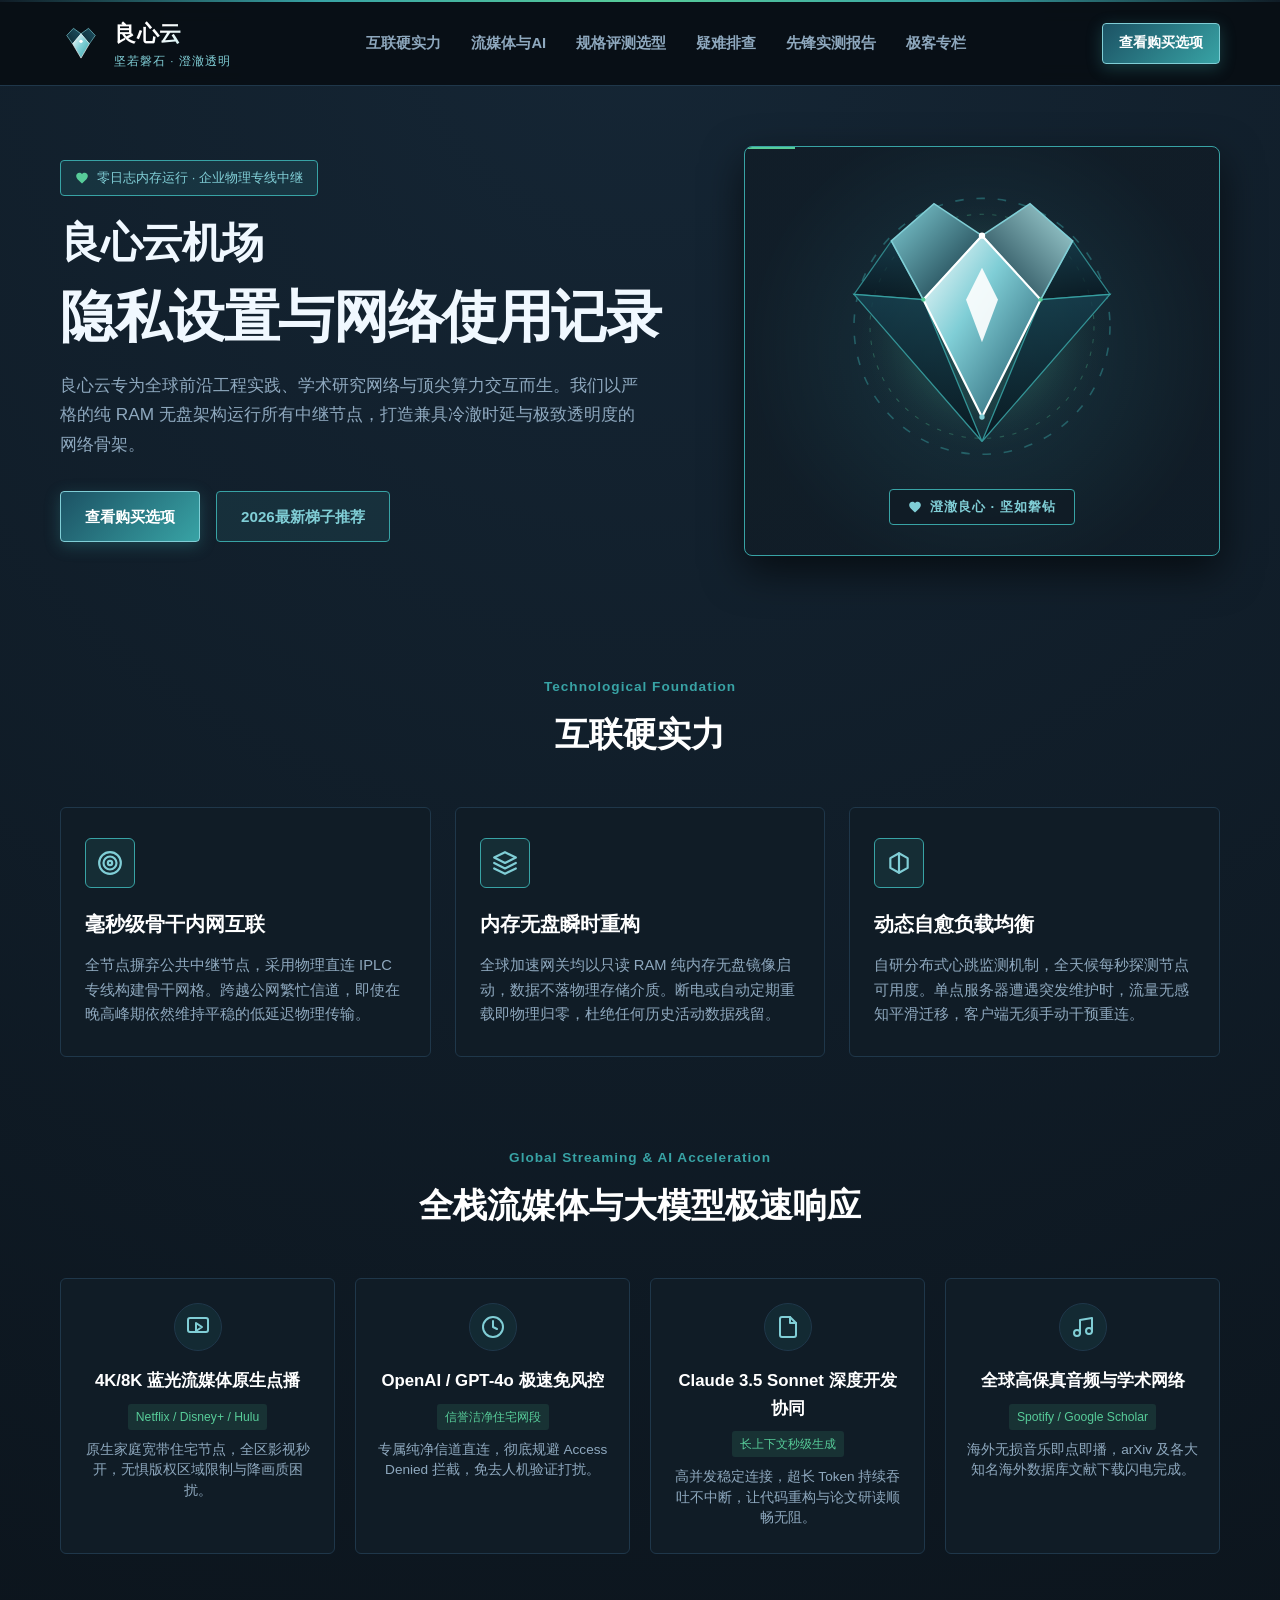
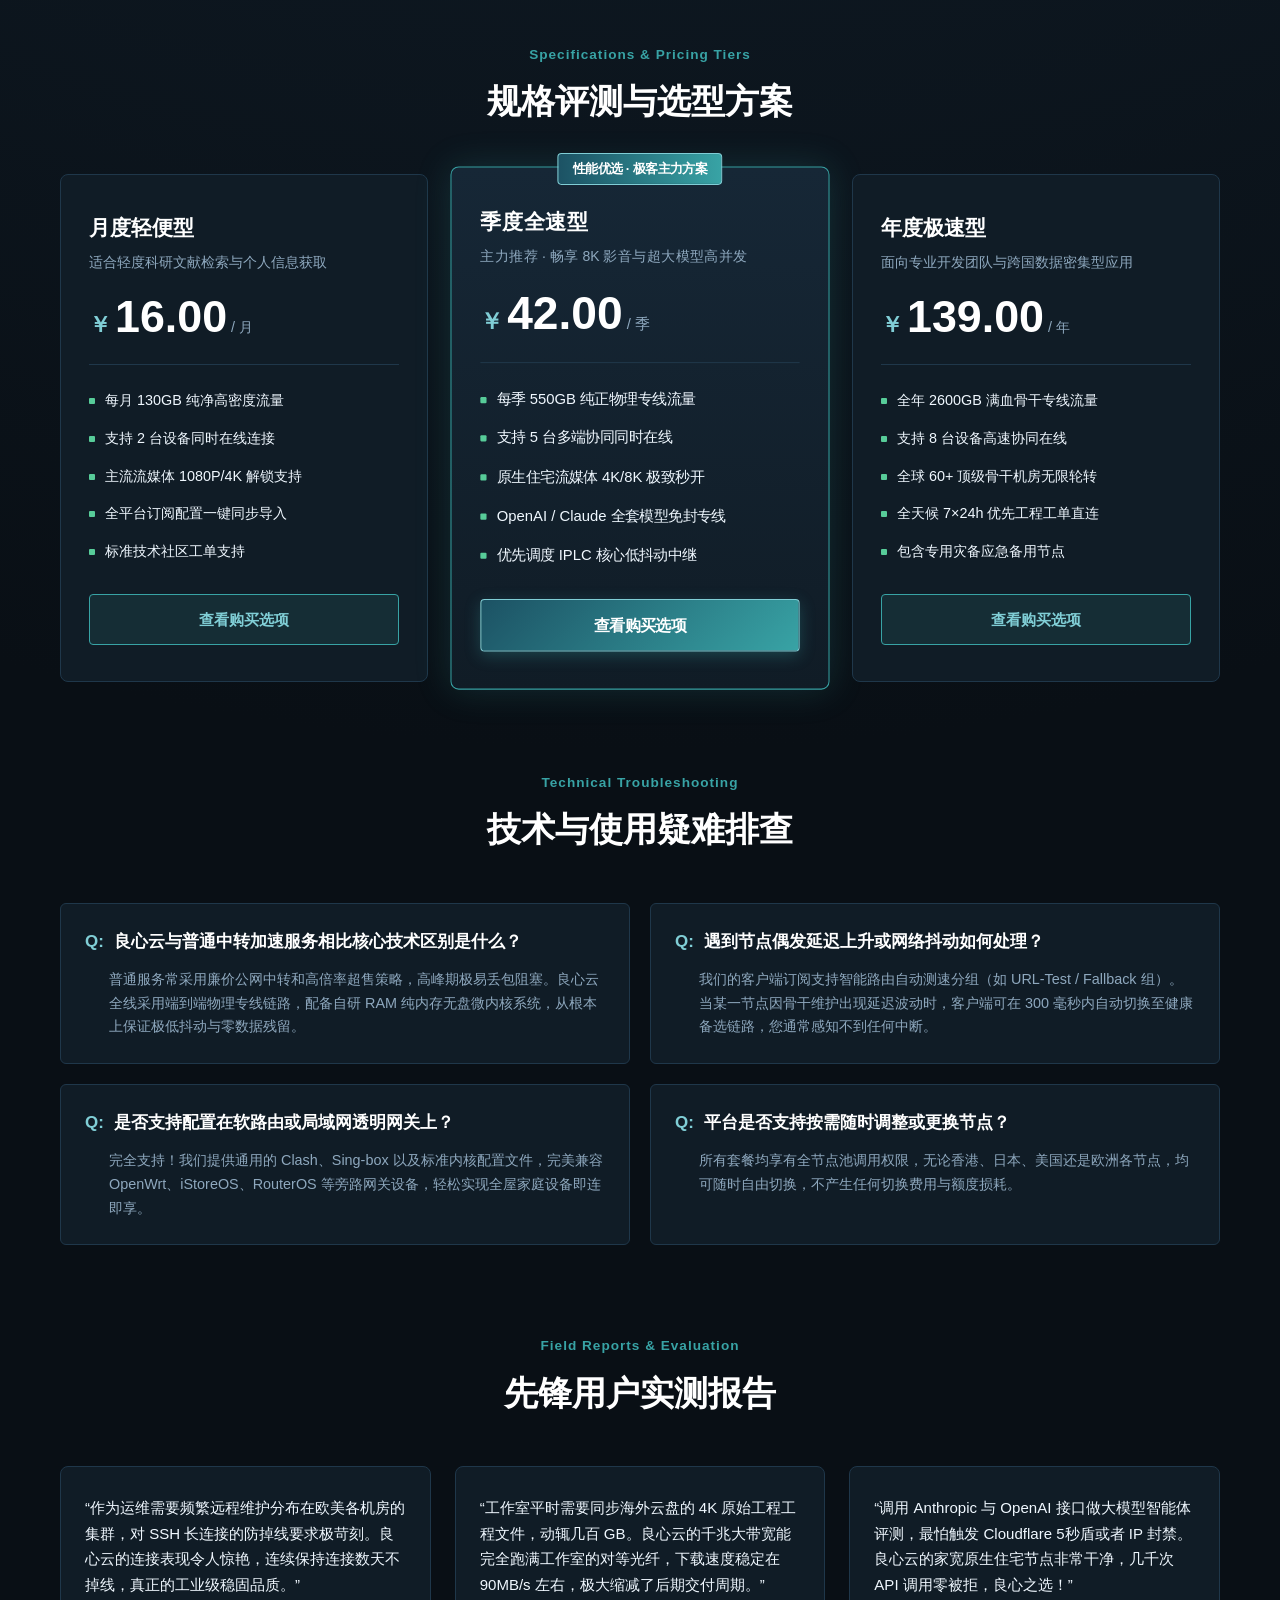
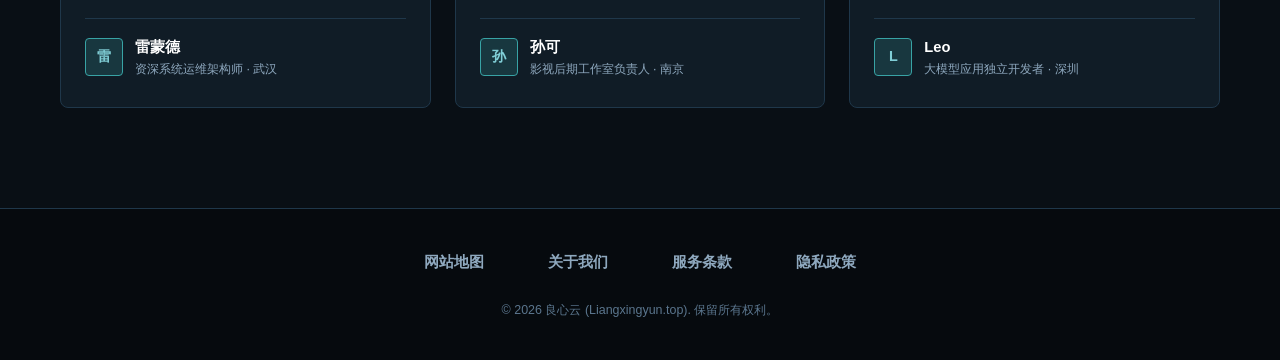
==== commit fcea6072: "Improve landing-page metadata, headings and crawl consistency" ====
--- a/index.html
+++ b/index.html
@@ -2,82 +2,34 @@
 <html lang="zh-CN">
 <head>
   <meta charset="UTF-8">
-  <meta name="viewport" content="width=device-width, initial-scale=1.0">
-  <title>良心云极客节点 - 纯内存无盘网络加速架构 | 零日志防封机场推荐·硬核低时延</title>
-  <meta name="description" content="良心云极客节点专为前沿开发者与技术极客打造，采用纯内存RAM-Only架构与零物理日志设计，严密守护数字隐私。全面支持GitHub、学术镜像与AI开发流极速秒开，万兆上联抗丢包。追求纯粹极致网络加速体验，2026硬核技术流机场推荐首选。">
-  <meta name="keywords" content="良心云, 网络加速, 极速秒开, 机场推荐, RAM-Only架构, 零日志代理, 开发者加速, 学术网络加速">
+  <meta name="viewport" content="width=device-width, initial-scale=1">
+  <title>良心云机场｜隐私设置与网络使用记录</title>
+  <meta name="description" content="围绕良心云的隐私设置与网络使用记录整理实用资料。按自己的设备、使用场景与预算核对服务条件，再查看外部购买页面的具体商品和条款。">
+  
   <link rel="canonical" href="https://liangxingyun.top/">
   
   <!-- Open Graph 社交分享优化 -->
   <meta property="og:locale" content="zh_CN">
   <meta property="og:type" content="website">
-  <meta property="og:title" content="良心云极客节点 - 纯内存无盘网络加速架构 | 零日志防封机场推荐·硬核低时延">
-  <meta property="og:description" content="良心云极客节点专为前沿开发者与技术极客打造，采用纯内存RAM-Only架构与零物理日志设计，严密守护数字隐私。全面支持GitHub、学术镜像与AI开发流极速秒开，万兆上联抗丢包。追求纯粹极致网络加速体验，2026硬核技术流机场推荐首选。">
+  <meta property="og:title" content="良心云机场｜隐私设置与网络使用记录">
+  <meta property="og:description" content="围绕良心云的隐私设置与网络使用记录整理实用资料。按自己的设备、使用场景与预算核对服务条件，再查看外部购买页面的具体商品和条款。">
   <meta property="og:url" content="https://liangxingyun.top/">
   <meta property="og:site_name" content="良心云">
-  <meta property="og:image" content="https://liangxingyun.top/og-preview.png">
+  
   
   <!-- Twitter Card 优化 -->
   <meta name="twitter:card" content="summary_large_image">
-  <meta name="twitter:title" content="良心云极客节点 - 纯内存无盘网络加速架构 | 零日志防封机场推荐·硬核低时延">
-  <meta name="twitter:description" content="良心云极客节点专为前沿开发者与技术极客打造，采用纯内存RAM-Only架构与零物理日志设计，严密守护数字隐私。全面支持开发流极速秒开，万兆上联抗丢包。">
-  <meta name="twitter:image" content="https://liangxingyun.top/og-preview.png">
+  <meta name="twitter:title" content="良心云机场｜隐私设置与网络使用记录">
+  <meta name="twitter:description" content="围绕良心云的隐私设置与网络使用记录整理实用资料。按自己的设备、使用场景与预算核对服务条件，再查看外部购买页面的具体商品和条款。">
+  
 
   <!-- Schema.org Product 结构化数据 (Rich Snippets) -->
-  <script type="application/ld+json">
-  {
-    "@context": "https://schema.org",
-    "@type": "Product",
-    "name": "良心云纯内存极客网络加速服务",
-    "image": "https://liangxingyun.top/og-preview.png",
-    "description": "良心云为全球网络极客、前沿开发者与高清流媒体玩家提供冷澈透明、坚若磐石的物理专线加速服务。内存级瞬时自愈，纯净零日志安全架构。",
-    "brand": {
-      "@type": "Brand",
-      "name": "良心云"
-    },
-    "sku": "LXY-TOP-2026",
-    "offers": {
-      "@type": "AggregateOffer",
-      "priceCurrency": "CNY",
-      "lowPrice": "15.00",
-      "highPrice": "68.00",
-      "offerCount": "3",
-      "offers": [
-        {
-          "@type": "Offer",
-          "name": "极客基石版",
-          "price": "15.00",
-          "priceCurrency": "CNY",
-          "availability": "https://schema.org/InStock",
-          "url": "https://ww012.twilightaff.com/#/?code=A56DH1Af"
-        },
-        {
-          "@type": "Offer",
-          "name": "极速锋芒版",
-          "price": "35.00",
-          "priceCurrency": "CNY",
-          "availability": "https://schema.org/InStock",
-          "url": "https://ww012.twilightaff.com/#/?code=A56DH1Af"
-        },
-        {
-          "@type": "Offer",
-          "name": "极境破浪版",
-          "price": "68.00",
-          "priceCurrency": "CNY",
-          "availability": "https://schema.org/InStock",
-          "url": "https://ww012.twilightaff.com/#/?code=A56DH1Af"
-        }
-      ]
-    },
-    "aggregateRating": {
-      "@type": "AggregateRating",
-      "ratingValue": "4.9",
-      "reviewCount": "142"
-    }
-  }
-  </script>
+  
 
   <link rel="stylesheet" href="style.css">
+
+<script id="landing-maintenance-schema" type="application/ld+json">{"@context": "https://schema.org", "@type": "WebSite", "name": "良心云机场｜隐私设置与网络使用记录", "url": "https://liangxingyun.top/", "inLanguage": "zh-CN"}</script>
+<link rel="stylesheet" href="landing-maintenance.css">
 </head>
 <body>
 
@@ -132,9 +84,7 @@
 
       <!-- 1个核心 CTA 按钮 -->
       <div class="polar-nav-right">
-        <a href="https://ww012.twilightaff.com/#/?code=A56DH1Af" target="_blank" rel="nofollow" class="btn-polar btn-polar-primary btn-polar-sm">
-          开通节点
-        </a>
+        <a href="https://ww012.twilightaff.com/#/?code=A56DH1Af" target="_blank" class="btn-polar btn-polar-primary btn-polar-sm" rel="nofollow noopener sponsored">查看购买选项</a>
               <label for="polarNavToggle" class="mobile-nav-toggle-btn" aria-label="打开/关闭导航菜单">
           <span class="hamburger-line"></span>
           <span class="hamburger-line"></span>
@@ -156,19 +106,14 @@
             <span>零日志内存运行 · 企业物理专线中继</span>
           </div>
 
-          <h1 class="glacial-headline">
-            坚若磐石的极速通道<br>
-            <span class="ice-shimmer">澄澈无瑕的跨境访问</span>
-          </h1>
+          <h1 class="glacial-headline" data-landing-title="true"><span class="landing-brand">良心云机场</span><span class="landing-focus">隐私设置与网络使用记录</span></h1>
 
           <p class="glacial-desc">
             良心云专为全球前沿工程实践、学术研究网络与顶尖算力交互而生。我们以严格的纯 RAM 无盘架构运行所有中继节点，打造兼具冷澈时延与极致透明度的网络骨架。
           </p>
 
           <div class="glacial-actions">
-            <a href="https://ww012.twilightaff.com/#/?code=A56DH1Af" target="_blank" rel="nofollow" class="btn-polar btn-polar-primary">
-              开启免费试用
-            </a>
+            <a href="https://ww012.twilightaff.com/#/?code=A56DH1Af" target="_blank" class="btn-polar btn-polar-primary" rel="nofollow noopener sponsored">查看购买选项</a>
             <!-- 严格遵照PBN传递权重规则：必须保留target="_blank"，严禁添加rel="nofollow" -->
             <a href="https://tizilab.net/paihang/" target="_blank" class="btn-polar btn-polar-dofollow">
               2026最新梯子推荐
@@ -385,9 +330,7 @@
             <li class="eval-spec-row"><span class="eval-dot"></span>全平台订阅配置一键同步导入</li>
             <li class="eval-spec-row"><span class="eval-dot"></span>标准技术社区工单支持</li>
           </ul>
-          <a href="https://ww012.twilightaff.com/#/?code=A56DH1Af" target="_blank" rel="nofollow" class="btn-polar btn-polar-dofollow">
-            立即配置
-          </a>
+          <a href="https://ww012.twilightaff.com/#/?code=A56DH1Af" target="_blank" class="btn-polar btn-polar-dofollow" rel="nofollow noopener sponsored">查看购买选项</a>
         </div>
 
         <!-- 套餐 2 (推荐) -->
@@ -407,9 +350,7 @@
             <li class="eval-spec-row"><span class="eval-dot"></span>OpenAI / Claude 全套模型免封专线</li>
             <li class="eval-spec-row"><span class="eval-dot"></span>优先调度 IPLC 核心低抖动中继</li>
           </ul>
-          <a href="https://ww012.twilightaff.com/#/?code=A56DH1Af" target="_blank" rel="nofollow" class="btn-polar btn-polar-primary">
-            立即抢购
-          </a>
+          <a href="https://ww012.twilightaff.com/#/?code=A56DH1Af" target="_blank" class="btn-polar btn-polar-primary" rel="nofollow noopener sponsored">查看购买选项</a>
         </div>
 
         <!-- 套餐 3 -->
@@ -428,9 +369,7 @@
             <li class="eval-spec-row"><span class="eval-dot"></span>全天候 7×24h 优先工程工单直连</li>
             <li class="eval-spec-row"><span class="eval-dot"></span>包含专用灾备应急备用节点</li>
           </ul>
-          <a href="https://ww012.twilightaff.com/#/?code=A56DH1Af" target="_blank" rel="nofollow" class="btn-polar btn-polar-dofollow">
-            立即配置
-          </a>
+          <a href="https://ww012.twilightaff.com/#/?code=A56DH1Af" target="_blank" class="btn-polar btn-polar-dofollow" rel="nofollow noopener sponsored">查看购买选项</a>
         </div>
       </div>
     </section>
--- a/landing-maintenance.css
+++ b/landing-maintenance.css
@@ -0,0 +1,7 @@
+/* Scoped heading and keyboard improvements; original brand design remains. */
+h1[data-landing-title]{font-size:clamp(2rem,4.4vw,4.4rem);line-height:1.18;letter-spacing:-.025em;overflow-wrap:anywhere}
+h1[data-landing-title] .landing-brand{display:block;font-size:.74em;line-height:1.3;margin-bottom:.35em}
+h1[data-landing-title] .landing-focus{display:block;font-size:1em}
+a:focus-visible,button:focus-visible{outline:3px solid currentColor;outline-offset:5px}
+@media(max-width:600px){h1[data-landing-title]{font-size:clamp(1.65rem,7.8vw,2.3rem);line-height:1.22;max-width:100%;margin-top:.4em;margin-bottom:.6em}h1[data-landing-title] .landing-brand{font-size:.78em}}
+@media(prefers-reduced-motion:reduce){*,*::before,*::after{animation-duration:.01ms!important;animation-iteration-count:1!important;scroll-behavior:auto!important}}
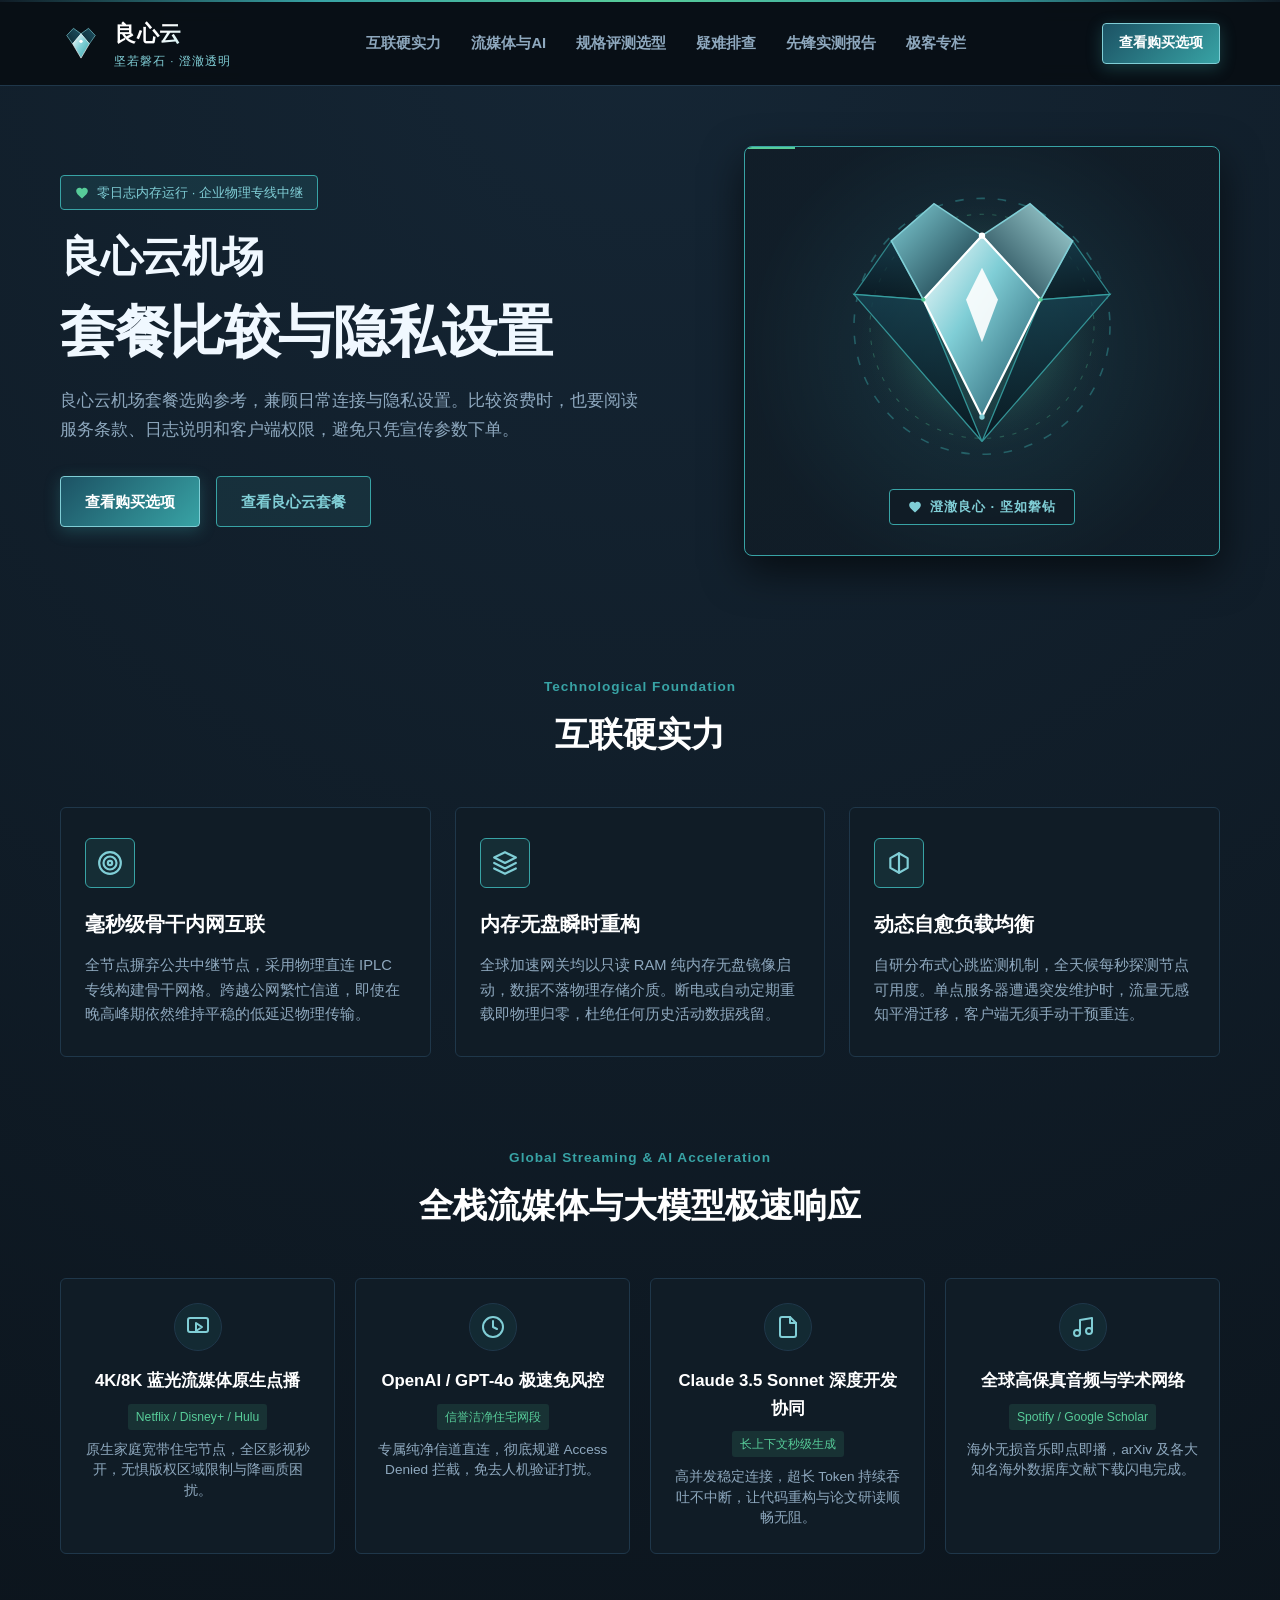
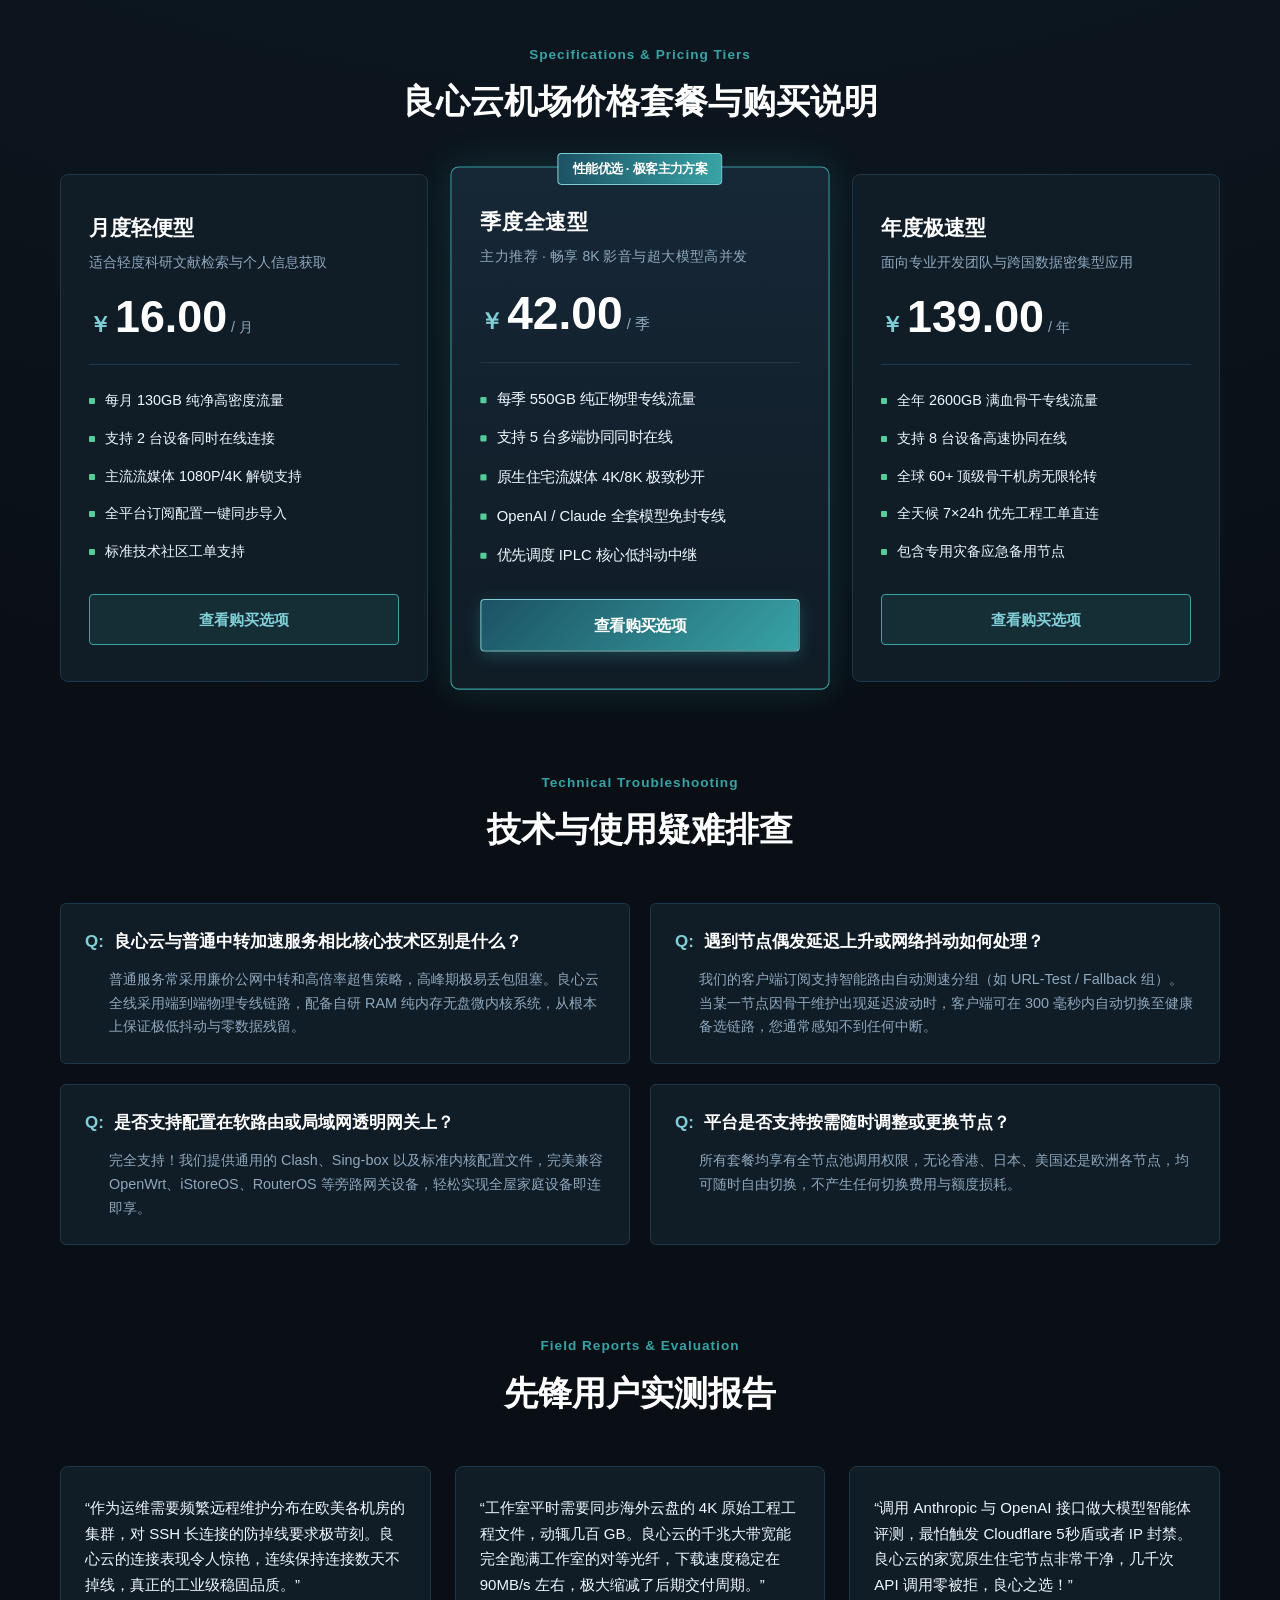
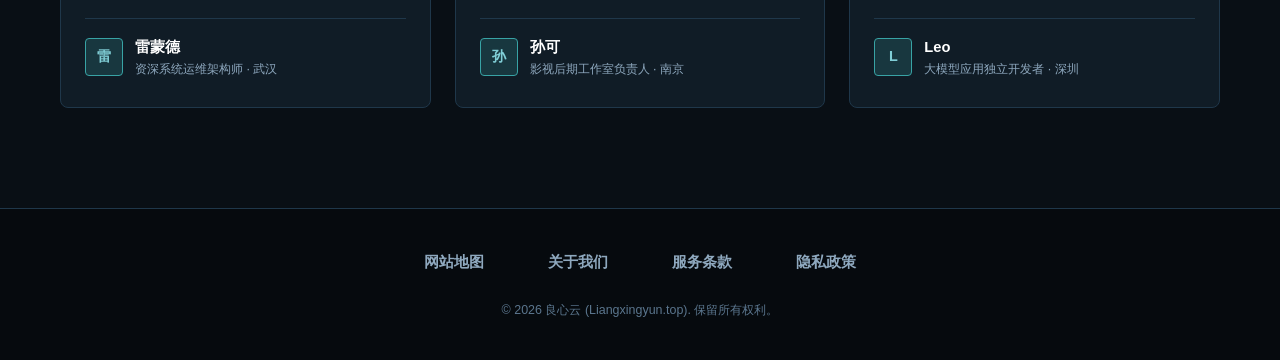
==== commit 2484856d: "Update recommendation links and brand package navigation" ====
--- a/index.html
+++ b/index.html
@@ -1,496 +1,441 @@
 <!DOCTYPE html>
+
 <html lang="zh-CN">
 <head>
-  <meta charset="UTF-8">
-  <meta name="viewport" content="width=device-width, initial-scale=1">
-  <title>良心云机场｜隐私设置与网络使用记录</title>
-  <meta name="description" content="围绕良心云的隐私设置与网络使用记录整理实用资料。按自己的设备、使用场景与预算核对服务条件，再查看外部购买页面的具体商品和条款。">
-  
-  <link rel="canonical" href="https://liangxingyun.top/">
-  
-  <!-- Open Graph 社交分享优化 -->
-  <meta property="og:locale" content="zh_CN">
-  <meta property="og:type" content="website">
-  <meta property="og:title" content="良心云机场｜隐私设置与网络使用记录">
-  <meta property="og:description" content="围绕良心云的隐私设置与网络使用记录整理实用资料。按自己的设备、使用场景与预算核对服务条件，再查看外部购买页面的具体商品和条款。">
-  <meta property="og:url" content="https://liangxingyun.top/">
-  <meta property="og:site_name" content="良心云">
-  
-  
-  <!-- Twitter Card 优化 -->
-  <meta name="twitter:card" content="summary_large_image">
-  <meta name="twitter:title" content="良心云机场｜隐私设置与网络使用记录">
-  <meta name="twitter:description" content="围绕良心云的隐私设置与网络使用记录整理实用资料。按自己的设备、使用场景与预算核对服务条件，再查看外部购买页面的具体商品和条款。">
-  
-
-  <!-- Schema.org Product 结构化数据 (Rich Snippets) -->
-  
-
-  <link rel="stylesheet" href="style.css">
-
-<script id="landing-maintenance-schema" type="application/ld+json">{"@context": "https://schema.org", "@type": "WebSite", "name": "良心云机场｜隐私设置与网络使用记录", "url": "https://liangxingyun.top/", "inLanguage": "zh-CN"}</script>
-<link rel="stylesheet" href="landing-maintenance.css">
+<meta charset="utf-8"/>
+<meta content="width=device-width, initial-scale=1" name="viewport"/>
+<title>良心云机场｜套餐比较与隐私设置指南</title>
+<meta content="良心云机场套餐选购参考，兼顾日常连接与隐私设置。比较资费时，也要阅读服务条款、日志说明和客户端权限，避免只凭宣传参数下单。" name="description"/>
+<link href="https://liangxingyun.top/" rel="canonical"/>
+<!-- Open Graph 社交分享优化 -->
+<meta content="zh_CN" property="og:locale"/>
+<meta content="website" property="og:type"/>
+<meta content="良心云机场｜套餐比较与隐私设置指南" property="og:title"/>
+<meta content="良心云机场套餐选购参考，兼顾日常连接与隐私设置。比较资费时，也要阅读服务条款、日志说明和客户端权限，避免只凭宣传参数下单。" property="og:description"/>
+<meta content="https://liangxingyun.top/" property="og:url"/>
+<meta content="良心云" property="og:site_name"/>
+<!-- Twitter Card 优化 -->
+<meta content="summary_large_image" name="twitter:card"/>
+<meta content="良心云机场｜套餐比较与隐私设置指南" name="twitter:title"/>
+<meta content="良心云机场套餐选购参考，兼顾日常连接与隐私设置。比较资费时，也要阅读服务条款、日志说明和客户端权限，避免只凭宣传参数下单。" name="twitter:description"/>
+<!-- Schema.org Product 结构化数据 (Rich Snippets) -->
+<link href="style.css" rel="stylesheet"/>
+<script id="landing-maintenance-schema" type="application/ld+json">{"@context":"https://schema.org","@type":"WebSite","name":"良心云机场｜隐私设置与网络使用记录","url":"https://liangxingyun.top/","inLanguage":"zh-CN"}</script>
+<link href="landing-maintenance.css" rel="stylesheet"/>
 </head>
 <body>
+<!-- 顶部寒晶导航 -->
+<header class="polar-navbar">
+<div class="polar-ice-trim"></div>
+<div class="polar-nav-wrap">
+<a class="polar-logo-group" href="index.html" title="良心云极客节点门户">
+<!-- 主题深度融合：晶钻冰棱之心SVG徽标 -->
+<svg aria-label="良心云晶钻冰棱之心徽标" class="polar-logo-svg" fill="none" role="img" viewbox="0 0 100 100" xmlns="http://www.w3.org/2000/svg">
+<defs>
+<lineargradient id="iceHeartGrad" x1="0%" x2="100%" y1="0%" y2="100%">
+<stop offset="0%" stop-color="#ffffff"></stop>
+<stop offset="50%" stop-color="#80ced6"></stop>
+<stop offset="100%" stop-color="#38a3a5"></stop>
+</lineargradient>
+<lineargradient id="facetDeepGrad" x1="100%" x2="0%" y1="0%" y2="100%">
+<stop offset="0%" stop-color="#1c5264"></stop>
+<stop offset="100%" stop-color="#0e2832"></stop>
+</lineargradient>
+</defs>
+<!-- 冰晶棱面构成的几何心形 -->
+<!-- 左上半晶面 -->
+<polygon fill="url(#facetDeepGrad)" points="50,28 32,15 16,32 30,52 50,28" stroke="#80ced6" stroke-width="1.5"></polygon>
+<!-- 右上半晶面 -->
+<polygon fill="url(#facetDeepGrad)" points="50,28 68,15 84,32 70,52 50,28" stroke="#80ced6" stroke-width="1.5"></polygon>
+<!-- 底部中央收拢晶面 -->
+<polygon fill="url(#iceHeartGrad)" points="30,52 50,28 70,52 50,86 30,52" stroke="#ffffff" stroke-width="1.5"></polygon>
+<!-- 冰心内部核心光核 -->
+<circle cx="50" cy="46" fill="#ffffff" r="4"></circle>
+</svg>
+<div class="polar-brand-text">
+<span class="polar-title">良心云</span>
+<span class="polar-tagline">坚若磐石 · 澄澈透明</span>
+</div>
+</a>
+<!-- 导航菜单：包含所有板块标题 -->
+<!-- 纯CSS响应式移动端导航开关 -->
+<input aria-label="切换移动端导航" class="mobile-nav-input" id="polarNavToggle" type="checkbox"/>
+<nav class="polar-nav-menu">
+<ul class="polar-nav-list">
+<li><a class="polar-nav-link" href="#network-power">互联硬实力</a></li>
+<li><a class="polar-nav-link" href="#stream-ai">流媒体与AI</a></li>
+<li><a class="polar-nav-link" href="#spec-pricing">规格评测选型</a></li>
+<li><a class="polar-nav-link" href="#troubleshooting">疑难排查</a></li>
+<li><a class="polar-nav-link" href="#reports">先锋实测报告</a></li>
+<li><a class="polar-nav-link" href="journal.html">极客专栏</a></li>
+</ul>
+</nav>
+<!-- 1个核心 CTA 按钮 -->
+<div class="polar-nav-right">
+<a class="btn-polar btn-polar-primary btn-polar-sm" href="https://ww012.twilightaff.com/#/?code=A56DH1Af" rel="nofollow noopener sponsored" target="_blank">查看购买选项</a>
+<label aria-label="打开/关闭导航菜单" class="mobile-nav-toggle-btn" for="polarNavToggle">
+<span class="hamburger-line"></span>
+<span class="hamburger-line"></span>
+<span class="hamburger-line"></span>
+</label>
+</div>
+</div>
+</header>
+<!-- 主体内容 -->
+<main class="polar-layout">
+<!-- 极地冰晶 Hero -->
+<section class="glacial-hero">
+<div class="glacial-hero-grid">
+<div class="glacial-content">
+<div class="polar-status-tag">
+<svg viewbox="0 0 24 24"><path d="M12 21.35l-1.45-1.32C5.4 15.36 2 12.28 2 8.5 2 5.42 4.42 3 7.5 3c1.74 0 3.41.81 4.5 2.09C13.09 3.81 14.76 3 16.5 3 19.58 3 22 5.42 22 8.5c0 3.78-3.4 6.86-8.55 11.54L12 21.35z"></path></svg>
+<span>零日志内存运行 · 企业物理专线中继</span>
+</div>
+<h1 class="glacial-headline" data-landing-title="true"><span class="landing-brand">良心云机场</span><span class="landing-focus">套餐比较与隐私设置</span></h1>
+<p class="glacial-desc">良心云机场套餐选购参考，兼顾日常连接与隐私设置。比较资费时，也要阅读服务条款、日志说明和客户端权限，避免只凭宣传参数下单。</p>
+<div class="glacial-actions">
+<a class="btn-polar btn-polar-primary" href="https://ww012.twilightaff.com/#/?code=A56DH1Af" rel="nofollow noopener sponsored" target="_blank">查看购买选项</a>
 
-  <!-- 顶部寒晶导航 -->
-  <header class="polar-navbar">
-    <div class="polar-ice-trim"></div>
-    <div class="polar-nav-wrap">
-      <a href="index.html" class="polar-logo-group" title="良心云极客节点门户">
-        <!-- 主题深度融合：晶钻冰棱之心SVG徽标 -->
-        <svg class="polar-logo-svg" role="img" aria-label="良心云晶钻冰棱之心徽标" viewBox="0 0 100 100" fill="none" xmlns="http://www.w3.org/2000/svg">
-          <defs>
-            <linearGradient id="iceHeartGrad" x1="0%" y1="0%" x2="100%" y2="100%">
-              <stop offset="0%" stop-color="#ffffff" />
-              <stop offset="50%" stop-color="#80ced6" />
-              <stop offset="100%" stop-color="#38a3a5" />
-            </linearGradient>
-            <linearGradient id="facetDeepGrad" x1="100%" y1="0%" x2="0%" y2="100%">
-              <stop offset="0%" stop-color="#1c5264" />
-              <stop offset="100%" stop-color="#0e2832" />
-            </linearGradient>
-          </defs>
-          <!-- 冰晶棱面构成的几何心形 -->
-          <!-- 左上半晶面 -->
-          <polygon points="50,28 32,15 16,32 30,52 50,28" fill="url(#facetDeepGrad)" stroke="#80ced6" stroke-width="1.5" />
-          <!-- 右上半晶面 -->
-          <polygon points="50,28 68,15 84,32 70,52 50,28" fill="url(#facetDeepGrad)" stroke="#80ced6" stroke-width="1.5" />
-          <!-- 底部中央收拢晶面 -->
-          <polygon points="30,52 50,28 70,52 50,86 30,52" fill="url(#iceHeartGrad)" stroke="#ffffff" stroke-width="1.5" />
-          <!-- 冰心内部核心光核 -->
-          <circle cx="50" cy="46" r="4" fill="#ffffff" />
-        </svg>
-        <div class="polar-brand-text">
-          <span class="polar-title">良心云</span>
-          <span class="polar-tagline">坚若磐石 · 澄澈透明</span>
-        </div>
-      </a>
-
-      <!-- 导航菜单：包含所有板块标题 -->
-      <!-- 纯CSS响应式移动端导航开关 -->
-      <input type="checkbox" id="polarNavToggle" class="mobile-nav-input" aria-label="切换移动端导航">
-
-      <nav class="polar-nav-menu">
-        <ul class="polar-nav-list">
-          <li><a href="#network-power" class="polar-nav-link">互联硬实力</a></li>
-          <li><a href="#stream-ai" class="polar-nav-link">流媒体与AI</a></li>
-          <li><a href="#spec-pricing" class="polar-nav-link">规格评测选型</a></li>
-          <li><a href="#troubleshooting" class="polar-nav-link">疑难排查</a></li>
-          <li><a href="#reports" class="polar-nav-link">先锋实测报告</a></li>
-          <li><a href="journal.html" class="polar-nav-link">极客专栏</a></li>
-        </ul>
-      </nav>
-
-      <!-- 1个核心 CTA 按钮 -->
-      <div class="polar-nav-right">
-        <a href="https://ww012.twilightaff.com/#/?code=A56DH1Af" target="_blank" class="btn-polar btn-polar-primary btn-polar-sm" rel="nofollow noopener sponsored">查看购买选项</a>
-              <label for="polarNavToggle" class="mobile-nav-toggle-btn" aria-label="打开/关闭导航菜单">
-          <span class="hamburger-line"></span>
-          <span class="hamburger-line"></span>
-          <span class="hamburger-line"></span>
-        </label>
-      </div>
-    </div>
-  </header>
-
-  <!-- 主体内容 -->
-  <main class="polar-layout">
-
-    <!-- 极地冰晶 Hero -->
-    <section class="glacial-hero">
-      <div class="glacial-hero-grid">
-        <div class="glacial-content">
-          <div class="polar-status-tag">
-            <svg viewBox="0 0 24 24"><path d="M12 21.35l-1.45-1.32C5.4 15.36 2 12.28 2 8.5 2 5.42 4.42 3 7.5 3c1.74 0 3.41.81 4.5 2.09C13.09 3.81 14.76 3 16.5 3 19.58 3 22 5.42 22 8.5c0 3.78-3.4 6.86-8.55 11.54L12 21.35z"/></svg>
-            <span>零日志内存运行 · 企业物理专线中继</span>
-          </div>
-
-          <h1 class="glacial-headline" data-landing-title="true"><span class="landing-brand">良心云机场</span><span class="landing-focus">隐私设置与网络使用记录</span></h1>
-
-          <p class="glacial-desc">
-            良心云专为全球前沿工程实践、学术研究网络与顶尖算力交互而生。我们以严格的纯 RAM 无盘架构运行所有中继节点，打造兼具冷澈时延与极致透明度的网络骨架。
-          </p>
-
-          <div class="glacial-actions">
-            <a href="https://ww012.twilightaff.com/#/?code=A56DH1Af" target="_blank" class="btn-polar btn-polar-primary" rel="nofollow noopener sponsored">查看购买选项</a>
-            <!-- 严格遵照PBN传递权重规则：必须保留target="_blank"，严禁添加rel="nofollow" -->
-            <a href="https://tizilab.net/paihang/" target="_blank" class="btn-polar btn-polar-dofollow">
-              2026最新梯子推荐
-            </a>
-          </div>
-        </div>
-
-        <!-- 创意核心：极地晶钻冰棱心动效艺术舞台 -->
-        <div class="crystalline-heart-stage">
-          <svg class="crystalline-heart-svg" role="img" aria-label="良心云极地晶钻冰棱心动效艺术图" viewBox="0 0 300 280" fill="none" xmlns="http://www.w3.org/2000/svg">
-            <defs>
-              <radialGradient id="polarAuraSphere" cx="50%" cy="50%" r="50%">
-                <stop offset="0%" stop-color="#38a3a5" stop-opacity="0.25" />
-                <stop offset="60%" stop-color="#57cc99" stop-opacity="0.1" />
-                <stop offset="100%" stop-color="#090f15" stop-opacity="0" />
-              </radialGradient>
-              <linearGradient id="facetCoreGrad" x1="0%" y1="0%" x2="100%" y2="100%">
-                <stop offset="0%" stop-color="#ffffff" />
-                <stop offset="40%" stop-color="#80ced6" />
-                <stop offset="100%" stop-color="#1c5264" />
-              </linearGradient>
-              <linearGradient id="facetTealA" x1="0%" y1="0%" x2="100%" y2="100%">
-                <stop offset="0%" stop-color="#80ced6" />
-                <stop offset="100%" stop-color="#0d2b38" />
-              </linearGradient>
-              <linearGradient id="facetTealB" x1="100%" y1="0%" x2="0%" y2="100%">
-                <stop offset="0%" stop-color="#a8dadc" />
-                <stop offset="100%" stop-color="#0e3240" />
-              </linearGradient>
-              <linearGradient id="facetLowerGrad" x1="0%" y1="0%" x2="0%" y2="100%">
-                <stop offset="0%" stop-color="#163e4d" />
-                <stop offset="100%" stop-color="#07151e" />
-              </linearGradient>
-            </defs>
-
-            <!-- 极地冰晶微光晕 -->
-            <circle cx="150" cy="140" r="125" fill="url(#polarAuraSphere)" />
-
-            <!-- 慢速旋转的天文测地经纬环 -->
-            <circle class="crystal-orbit-ring" cx="150" cy="140" r="120" stroke="#38a3a5" stroke-dasharray="8 12" stroke-width="1.5" fill="none" opacity="0.45" />
-            <circle class="crystal-orbit-ring" cx="150" cy="140" r="105" stroke="#57cc99" stroke-dasharray="4 8" stroke-width="1" fill="none" opacity="0.3" />
-
-            <!-- 晶钻心多边形切割体 -->
-            <!-- 外缘侧面晶面 -->
-            <polygon points="65,60 30,110 95,115" fill="url(#facetLowerGrad)" stroke="#38a3a5" stroke-width="1.2" opacity="0.75" />
-            <polygon points="235,60 270,110 205,115" fill="url(#facetLowerGrad)" stroke="#38a3a5" stroke-width="1.2" opacity="0.75" />
-            <polygon points="30,110 150,248 95,115" fill="url(#facetLowerGrad)" stroke="#38a3a5" stroke-width="1.2" opacity="0.85" />
-            <polygon points="270,110 150,248 205,115" fill="url(#facetLowerGrad)" stroke="#38a3a5" stroke-width="1.2" opacity="0.85" />
-
-            <!-- 左上主要反射切面 -->
-            <polygon class="facet-reflect-1" points="150,55 105,25 65,60 95,115 150,55" fill="url(#facetTealA)" stroke="#80ced6" stroke-width="1.5" />
-            
-            <!-- 右上主要反射切面 -->
-            <polygon class="facet-reflect-2" points="150,55 195,25 235,60 205,115 150,55" fill="url(#facetTealB)" stroke="#80ced6" stroke-width="1.5" />
-
-            <!-- 中央高光冰棱聚变面 -->
-            <polygon class="facet-reflect-3" points="95,115 150,55 205,115 150,225 95,115" fill="url(#facetCoreGrad)" stroke="#ffffff" stroke-width="2" />
-
-            <!-- 中心折射纯白光核 -->
-            <polygon points="135,115 150,85 165,115 150,155 135,115" fill="#ffffff" opacity="0.9" />
-
-            <!-- 顶点星芒闪光 -->
-            <circle cx="150" cy="55" r="3" fill="#ffffff" />
-            <circle cx="150" cy="225" r="2.5" fill="#80ced6" />
-            <circle cx="95" cy="115" r="2" fill="#57cc99" />
-            <circle cx="205" cy="115" r="2" fill="#57cc99" />
-          </svg>
-
-          <div class="crystal-heart-badge">
-            <svg width="14" height="14" viewBox="0 0 24 24" fill="currentColor"><path d="M12 21.35l-1.45-1.32C5.4 15.36 2 12.28 2 8.5 2 5.42 4.42 3 7.5 3c1.74 0 3.41.81 4.5 2.09C13.09 3.81 14.76 3 16.5 3 19.58 3 22 5.42 22 8.5c0 3.78-3.4 6.86-8.55 11.54L12 21.35z"/></svg>
-            <span>澄澈良心 · 坚如磐钻</span>
-          </div>
-        </div>
-      </div>
-    </section>
-
-    <!-- 动态标题1：互联硬实力（3张八角切面卡片） -->
-    <section id="network-power" class="polar-section">
-      <div class="polar-sec-head">
-        <div class="polar-sec-sub">Technological Foundation</div>
-        <h2 class="polar-sec-title">互联硬实力</h2>
-      </div>
-
-      <div class="power-grid">
-        <!-- 卡片 1 -->
-        <div class="power-card">
-          <div class="power-icon-box">
-            <!-- 重新设计的冰川单色几何线条图标：同心雷达脉冲 -->
-            <svg viewBox="0 0 24 24" fill="none" stroke-width="2" stroke-linecap="round" stroke-linejoin="round">
-              <circle cx="12" cy="12" r="10" />
-              <circle cx="12" cy="12" r="6" />
-              <circle cx="12" cy="12" r="2" />
-            </svg>
-          </div>
-          <h3 class="power-card-title">毫秒级骨干内网互联</h3>
-          <p class="power-card-desc">
+<a class="btn-polar btn-polar-dofollow" data-package-cta="true" href="#spec-pricing">查看良心云套餐</a>
+</div>
+</div>
+<!-- 创意核心：极地晶钻冰棱心动效艺术舞台 -->
+<div class="crystalline-heart-stage">
+<svg aria-label="良心云极地晶钻冰棱心动效艺术图" class="crystalline-heart-svg" fill="none" role="img" viewbox="0 0 300 280" xmlns="http://www.w3.org/2000/svg">
+<defs>
+<radialgradient cx="50%" cy="50%" id="polarAuraSphere" r="50%">
+<stop offset="0%" stop-color="#38a3a5" stop-opacity="0.25"></stop>
+<stop offset="60%" stop-color="#57cc99" stop-opacity="0.1"></stop>
+<stop offset="100%" stop-color="#090f15" stop-opacity="0"></stop>
+</radialgradient>
+<lineargradient id="facetCoreGrad" x1="0%" x2="100%" y1="0%" y2="100%">
+<stop offset="0%" stop-color="#ffffff"></stop>
+<stop offset="40%" stop-color="#80ced6"></stop>
+<stop offset="100%" stop-color="#1c5264"></stop>
+</lineargradient>
+<lineargradient id="facetTealA" x1="0%" x2="100%" y1="0%" y2="100%">
+<stop offset="0%" stop-color="#80ced6"></stop>
+<stop offset="100%" stop-color="#0d2b38"></stop>
+</lineargradient>
+<lineargradient id="facetTealB" x1="100%" x2="0%" y1="0%" y2="100%">
+<stop offset="0%" stop-color="#a8dadc"></stop>
+<stop offset="100%" stop-color="#0e3240"></stop>
+</lineargradient>
+<lineargradient id="facetLowerGrad" x1="0%" x2="0%" y1="0%" y2="100%">
+<stop offset="0%" stop-color="#163e4d"></stop>
+<stop offset="100%" stop-color="#07151e"></stop>
+</lineargradient>
+</defs>
+<!-- 极地冰晶微光晕 -->
+<circle cx="150" cy="140" fill="url(#polarAuraSphere)" r="125"></circle>
+<!-- 慢速旋转的天文测地经纬环 -->
+<circle class="crystal-orbit-ring" cx="150" cy="140" fill="none" opacity="0.45" r="120" stroke="#38a3a5" stroke-dasharray="8 12" stroke-width="1.5"></circle>
+<circle class="crystal-orbit-ring" cx="150" cy="140" fill="none" opacity="0.3" r="105" stroke="#57cc99" stroke-dasharray="4 8" stroke-width="1"></circle>
+<!-- 晶钻心多边形切割体 -->
+<!-- 外缘侧面晶面 -->
+<polygon fill="url(#facetLowerGrad)" opacity="0.75" points="65,60 30,110 95,115" stroke="#38a3a5" stroke-width="1.2"></polygon>
+<polygon fill="url(#facetLowerGrad)" opacity="0.75" points="235,60 270,110 205,115" stroke="#38a3a5" stroke-width="1.2"></polygon>
+<polygon fill="url(#facetLowerGrad)" opacity="0.85" points="30,110 150,248 95,115" stroke="#38a3a5" stroke-width="1.2"></polygon>
+<polygon fill="url(#facetLowerGrad)" opacity="0.85" points="270,110 150,248 205,115" stroke="#38a3a5" stroke-width="1.2"></polygon>
+<!-- 左上主要反射切面 -->
+<polygon class="facet-reflect-1" fill="url(#facetTealA)" points="150,55 105,25 65,60 95,115 150,55" stroke="#80ced6" stroke-width="1.5"></polygon>
+<!-- 右上主要反射切面 -->
+<polygon class="facet-reflect-2" fill="url(#facetTealB)" points="150,55 195,25 235,60 205,115 150,55" stroke="#80ced6" stroke-width="1.5"></polygon>
+<!-- 中央高光冰棱聚变面 -->
+<polygon class="facet-reflect-3" fill="url(#facetCoreGrad)" points="95,115 150,55 205,115 150,225 95,115" stroke="#ffffff" stroke-width="2"></polygon>
+<!-- 中心折射纯白光核 -->
+<polygon fill="#ffffff" opacity="0.9" points="135,115 150,85 165,115 150,155 135,115"></polygon>
+<!-- 顶点星芒闪光 -->
+<circle cx="150" cy="55" fill="#ffffff" r="3"></circle>
+<circle cx="150" cy="225" fill="#80ced6" r="2.5"></circle>
+<circle cx="95" cy="115" fill="#57cc99" r="2"></circle>
+<circle cx="205" cy="115" fill="#57cc99" r="2"></circle>
+</svg>
+<div class="crystal-heart-badge">
+<svg fill="currentColor" height="14" viewbox="0 0 24 24" width="14"><path d="M12 21.35l-1.45-1.32C5.4 15.36 2 12.28 2 8.5 2 5.42 4.42 3 7.5 3c1.74 0 3.41.81 4.5 2.09C13.09 3.81 14.76 3 16.5 3 19.58 3 22 5.42 22 8.5c0 3.78-3.4 6.86-8.55 11.54L12 21.35z"></path></svg>
+<span>澄澈良心 · 坚如磐钻</span>
+</div>
+</div>
+</div>
+</section>
+<!-- 动态标题1：互联硬实力（3张八角切面卡片） -->
+<section class="polar-section" id="network-power">
+<div class="polar-sec-head">
+<div class="polar-sec-sub">Technological Foundation</div>
+<h2 class="polar-sec-title">互联硬实力</h2>
+</div>
+<div class="power-grid">
+<!-- 卡片 1 -->
+<div class="power-card">
+<div class="power-icon-box">
+<!-- 重新设计的冰川单色几何线条图标：同心雷达脉冲 -->
+<svg fill="none" stroke-linecap="round" stroke-linejoin="round" stroke-width="2" viewbox="0 0 24 24">
+<circle cx="12" cy="12" r="10"></circle>
+<circle cx="12" cy="12" r="6"></circle>
+<circle cx="12" cy="12" r="2"></circle>
+</svg>
+</div>
+<h3 class="power-card-title">毫秒级骨干内网互联</h3>
+<p class="power-card-desc">
             全节点摒弃公共中继节点，采用物理直连 IPLC 专线构建骨干网格。跨越公网繁忙信道，即使在晚高峰期依然维持平稳的低延迟物理传输。
           </p>
-        </div>
-
-        <!-- 卡片 2 -->
-        <div class="power-card">
-          <div class="power-icon-box">
-            <!-- 重新设计的冰川单色几何线条图标：内存晶体单元 -->
-            <svg viewBox="0 0 24 24" fill="none" stroke-width="2" stroke-linecap="round" stroke-linejoin="round">
-              <polygon points="12 2 2 7 12 12 22 7 12 2" />
-              <polyline points="2 17 12 22 22 17" />
-              <polyline points="2 12 12 17 22 12" />
-            </svg>
-          </div>
-          <h3 class="power-card-title">内存无盘瞬时重构</h3>
-          <p class="power-card-desc">
+</div>
+<!-- 卡片 2 -->
+<div class="power-card">
+<div class="power-icon-box">
+<!-- 重新设计的冰川单色几何线条图标：内存晶体单元 -->
+<svg fill="none" stroke-linecap="round" stroke-linejoin="round" stroke-width="2" viewbox="0 0 24 24">
+<polygon points="12 2 2 7 12 12 22 7 12 2"></polygon>
+<polyline points="2 17 12 22 22 17"></polyline>
+<polyline points="2 12 12 17 22 12"></polyline>
+</svg>
+</div>
+<h3 class="power-card-title">内存无盘瞬时重构</h3>
+<p class="power-card-desc">
             全球加速网关均以只读 RAM 纯内存无盘镜像启动，数据不落物理存储介质。断电或自动定期重载即物理归零，杜绝任何历史活动数据残留。
           </p>
-        </div>
-
-        <!-- 卡片 3 -->
-        <div class="power-card">
-          <div class="power-icon-box">
-            <!-- 重新设计的冰川单色几何线条图标：晶体自愈平衡网 -->
-            <svg viewBox="0 0 24 24" fill="none" stroke-width="2" stroke-linecap="round" stroke-linejoin="round">
-              <polygon points="12 3 20 7.5 20 16.5 12 21 4 16.5 4 7.5 12 3" />
-              <line x1="12" y1="3" x2="12" y2="21" />
-            </svg>
-          </div>
-          <h3 class="power-card-title">动态自愈负载均衡</h3>
-          <p class="power-card-desc">
+</div>
+<!-- 卡片 3 -->
+<div class="power-card">
+<div class="power-icon-box">
+<!-- 重新设计的冰川单色几何线条图标：晶体自愈平衡网 -->
+<svg fill="none" stroke-linecap="round" stroke-linejoin="round" stroke-width="2" viewbox="0 0 24 24">
+<polygon points="12 3 20 7.5 20 16.5 12 21 4 16.5 4 7.5 12 3"></polygon>
+<line x1="12" x2="12" y1="3" y2="21"></line>
+</svg>
+</div>
+<h3 class="power-card-title">动态自愈负载均衡</h3>
+<p class="power-card-desc">
             自研分布式心跳监测机制，全天候每秒探测节点可用度。单点服务器遭遇突发维护时，流量无感知平滑迁移，客户端无须手动干预重连。
           </p>
-        </div>
-      </div>
-    </section>
-
-    <!-- 动态标题2：全栈流媒体与大模型极速响应（4张卡片） -->
-    <section id="stream-ai" class="polar-section">
-      <div class="polar-sec-head">
-        <div class="polar-sec-sub">Global Streaming & AI Acceleration</div>
-        <h2 class="polar-sec-title">全栈流媒体与大模型极速响应</h2>
-      </div>
-
-      <div class="stream-ai-grid">
-        <div class="stream-card">
-          <div class="stream-icon-ring">
-            <svg viewBox="0 0 24 24" fill="none" stroke-width="2" stroke-linecap="round" stroke-linejoin="round">
-              <rect x="2" y="3" width="20" height="14" rx="2" />
-              <polygon points="10 8 16 12 10 16 10 8" />
-            </svg>
-          </div>
-          <h3 class="stream-card-title">4K/8K 蓝光流媒体原生点播</h3>
-          <span class="stream-pill-tag">Netflix / Disney+ / Hulu</span>
-          <p class="stream-card-desc">原生家庭宽带住宅节点，全区影视秒开，无惧版权区域限制与降画质困扰。</p>
-        </div>
-
-        <div class="stream-card">
-          <div class="stream-icon-ring">
-            <svg viewBox="0 0 24 24" fill="none" stroke-width="2" stroke-linecap="round" stroke-linejoin="round">
-              <circle cx="12" cy="12" r="10" />
-              <polyline points="12 6 12 12 16 14" />
-            </svg>
-          </div>
-          <h3 class="stream-card-title">OpenAI / GPT-4o 极速免风控</h3>
-          <span class="stream-pill-tag">信誉洁净住宅网段</span>
-          <p class="stream-card-desc">专属纯净信道直连，彻底规避 Access Denied 拦截，免去人机验证打扰。</p>
-        </div>
-
-        <div class="stream-card">
-          <div class="stream-icon-ring">
-            <svg viewBox="0 0 24 24" fill="none" stroke-width="2" stroke-linecap="round" stroke-linejoin="round">
-              <path d="M14 2H6a2 2 0 0 0-2 2v16a2 2 0 0 0 2 2h12a2 2 0 0 0 2-2V8z" />
-              <polyline points="14 2 14 8 20 8" />
-            </svg>
-          </div>
-          <h3 class="stream-card-title">Claude 3.5 Sonnet 深度开发协同</h3>
-          <span class="stream-pill-tag">长上下文秒级生成</span>
-          <p class="stream-card-desc">高并发稳定连接，超长 Token 持续吞吐不中断，让代码重构与论文研读顺畅无阻。</p>
-        </div>
-
-        <div class="stream-card">
-          <div class="stream-icon-ring">
-            <svg viewBox="0 0 24 24" fill="none" stroke-width="2" stroke-linecap="round" stroke-linejoin="round">
-              <path d="M9 18V5l12-2v13" />
-              <circle cx="6" cy="18" r="3" />
-              <circle cx="18" cy="16" r="3" />
-            </svg>
-          </div>
-          <h3 class="stream-card-title">全球高保真音频与学术网络</h3>
-          <span class="stream-pill-tag">Spotify / Google Scholar</span>
-          <p class="stream-card-desc">海外无损音乐即点即播，arXiv 及各大知名海外数据库文献下载闪电完成。</p>
-        </div>
-      </div>
-    </section>
-
-    <!-- 动态标题3：规格评测与选型方案（3档套餐） -->
-    <section id="spec-pricing" class="polar-section">
-      <div class="polar-sec-head">
-        <div class="polar-sec-sub">Specifications & Pricing Tiers</div>
-        <h2 class="polar-sec-title">规格评测与选型方案</h2>
-      </div>
-
-      <div class="plan-eval-grid">
-        <!-- 套餐 1 -->
-        <div class="eval-card">
-          <h3 class="eval-tier-name">月度轻便型</h3>
-          <div class="eval-tier-desc">适合轻度科研文献检索与个人信息获取</div>
-          <div class="eval-price-row">
-            <span class="eval-price-sym">￥</span>
-            <span class="eval-price-big">16.00</span>
-            <span class="eval-price-unit">/ 月</span>
-          </div>
-          <ul class="eval-specs-list">
-            <li class="eval-spec-row"><span class="eval-dot"></span>每月 130GB 纯净高密度流量</li>
-            <li class="eval-spec-row"><span class="eval-dot"></span>支持 2 台设备同时在线连接</li>
-            <li class="eval-spec-row"><span class="eval-dot"></span>主流流媒体 1080P/4K 解锁支持</li>
-            <li class="eval-spec-row"><span class="eval-dot"></span>全平台订阅配置一键同步导入</li>
-            <li class="eval-spec-row"><span class="eval-dot"></span>标准技术社区工单支持</li>
-          </ul>
-          <a href="https://ww012.twilightaff.com/#/?code=A56DH1Af" target="_blank" class="btn-polar btn-polar-dofollow" rel="nofollow noopener sponsored">查看购买选项</a>
-        </div>
-
-        <!-- 套餐 2 (推荐) -->
-        <div class="eval-card featured-ice">
-          <div class="eval-badge-top">性能优选 · 极客主力方案</div>
-          <h3 class="eval-tier-name">季度全速型</h3>
-          <div class="eval-tier-desc">主力推荐 · 畅享 8K 影音与超大模型高并发</div>
-          <div class="eval-price-row">
-            <span class="eval-price-sym">￥</span>
-            <span class="eval-price-big">42.00</span>
-            <span class="eval-price-unit">/ 季</span>
-          </div>
-          <ul class="eval-specs-list">
-            <li class="eval-spec-row"><span class="eval-dot"></span>每季 550GB 纯正物理专线流量</li>
-            <li class="eval-spec-row"><span class="eval-dot"></span>支持 5 台多端协同同时在线</li>
-            <li class="eval-spec-row"><span class="eval-dot"></span>原生住宅流媒体 4K/8K 极致秒开</li>
-            <li class="eval-spec-row"><span class="eval-dot"></span>OpenAI / Claude 全套模型免封专线</li>
-            <li class="eval-spec-row"><span class="eval-dot"></span>优先调度 IPLC 核心低抖动中继</li>
-          </ul>
-          <a href="https://ww012.twilightaff.com/#/?code=A56DH1Af" target="_blank" class="btn-polar btn-polar-primary" rel="nofollow noopener sponsored">查看购买选项</a>
-        </div>
-
-        <!-- 套餐 3 -->
-        <div class="eval-card">
-          <h3 class="eval-tier-name">年度极速型</h3>
-          <div class="eval-tier-desc">面向专业开发团队与跨国数据密集型应用</div>
-          <div class="eval-price-row">
-            <span class="eval-price-sym">￥</span>
-            <span class="eval-price-big">139.00</span>
-            <span class="eval-price-unit">/ 年</span>
-          </div>
-          <ul class="eval-specs-list">
-            <li class="eval-spec-row"><span class="eval-dot"></span>全年 2600GB 满血骨干专线流量</li>
-            <li class="eval-spec-row"><span class="eval-dot"></span>支持 8 台设备高速协同在线</li>
-            <li class="eval-spec-row"><span class="eval-dot"></span>全球 60+ 顶级骨干机房无限轮转</li>
-            <li class="eval-spec-row"><span class="eval-dot"></span>全天候 7×24h 优先工程工单直连</li>
-            <li class="eval-spec-row"><span class="eval-dot"></span>包含专用灾备应急备用节点</li>
-          </ul>
-          <a href="https://ww012.twilightaff.com/#/?code=A56DH1Af" target="_blank" class="btn-polar btn-polar-dofollow" rel="nofollow noopener sponsored">查看购买选项</a>
-        </div>
-      </div>
-    </section>
-
-    <!-- 动态标题4：技术与使用疑难排查（4项） -->
-    <section id="troubleshooting" class="polar-section">
-      <div class="polar-sec-head">
-        <div class="polar-sec-sub">Technical Troubleshooting</div>
-        <h2 class="polar-sec-title">技术与使用疑难排查</h2>
-      </div>
-
-      <div class="trouble-grid">
-        <div class="trouble-card">
-          <h3 class="trouble-q">
-            <span class="trouble-q-num">Q:</span>
+</div>
+</div>
+</section>
+<!-- 动态标题2：全栈流媒体与大模型极速响应（4张卡片） -->
+<section class="polar-section" id="stream-ai">
+<div class="polar-sec-head">
+<div class="polar-sec-sub">Global Streaming &amp; AI Acceleration</div>
+<h2 class="polar-sec-title">全栈流媒体与大模型极速响应</h2>
+</div>
+<div class="stream-ai-grid">
+<div class="stream-card">
+<div class="stream-icon-ring">
+<svg fill="none" stroke-linecap="round" stroke-linejoin="round" stroke-width="2" viewbox="0 0 24 24">
+<rect height="14" rx="2" width="20" x="2" y="3"></rect>
+<polygon points="10 8 16 12 10 16 10 8"></polygon>
+</svg>
+</div>
+<h3 class="stream-card-title">4K/8K 蓝光流媒体原生点播</h3>
+<span class="stream-pill-tag">Netflix / Disney+ / Hulu</span>
+<p class="stream-card-desc">原生家庭宽带住宅节点，全区影视秒开，无惧版权区域限制与降画质困扰。</p>
+</div>
+<div class="stream-card">
+<div class="stream-icon-ring">
+<svg fill="none" stroke-linecap="round" stroke-linejoin="round" stroke-width="2" viewbox="0 0 24 24">
+<circle cx="12" cy="12" r="10"></circle>
+<polyline points="12 6 12 12 16 14"></polyline>
+</svg>
+</div>
+<h3 class="stream-card-title">OpenAI / GPT-4o 极速免风控</h3>
+<span class="stream-pill-tag">信誉洁净住宅网段</span>
+<p class="stream-card-desc">专属纯净信道直连，彻底规避 Access Denied 拦截，免去人机验证打扰。</p>
+</div>
+<div class="stream-card">
+<div class="stream-icon-ring">
+<svg fill="none" stroke-linecap="round" stroke-linejoin="round" stroke-width="2" viewbox="0 0 24 24">
+<path d="M14 2H6a2 2 0 0 0-2 2v16a2 2 0 0 0 2 2h12a2 2 0 0 0 2-2V8z"></path>
+<polyline points="14 2 14 8 20 8"></polyline>
+</svg>
+</div>
+<h3 class="stream-card-title">Claude 3.5 Sonnet 深度开发协同</h3>
+<span class="stream-pill-tag">长上下文秒级生成</span>
+<p class="stream-card-desc">高并发稳定连接，超长 Token 持续吞吐不中断，让代码重构与论文研读顺畅无阻。</p>
+</div>
+<div class="stream-card">
+<div class="stream-icon-ring">
+<svg fill="none" stroke-linecap="round" stroke-linejoin="round" stroke-width="2" viewbox="0 0 24 24">
+<path d="M9 18V5l12-2v13"></path>
+<circle cx="6" cy="18" r="3"></circle>
+<circle cx="18" cy="16" r="3"></circle>
+</svg>
+</div>
+<h3 class="stream-card-title">全球高保真音频与学术网络</h3>
+<span class="stream-pill-tag">Spotify / Google Scholar</span>
+<p class="stream-card-desc">海外无损音乐即点即播，arXiv 及各大知名海外数据库文献下载闪电完成。</p>
+</div>
+</div>
+</section>
+<!-- 动态标题3：规格评测与选型方案（3档套餐） -->
+<section class="polar-section" id="spec-pricing" style=";scroll-margin-top:100px;">
+<div class="polar-sec-head">
+<div class="polar-sec-sub">Specifications &amp; Pricing Tiers</div>
+<h2 class="polar-sec-title">良心云机场价格套餐与购买说明</h2>
+</div>
+<div class="plan-eval-grid">
+<!-- 套餐 1 -->
+<div class="eval-card">
+<h3 class="eval-tier-name">月度轻便型</h3>
+<div class="eval-tier-desc">适合轻度科研文献检索与个人信息获取</div>
+<div class="eval-price-row">
+<span class="eval-price-sym">￥</span>
+<span class="eval-price-big">16.00</span>
+<span class="eval-price-unit">/ 月</span>
+</div>
+<ul class="eval-specs-list">
+<li class="eval-spec-row"><span class="eval-dot"></span>每月 130GB 纯净高密度流量</li>
+<li class="eval-spec-row"><span class="eval-dot"></span>支持 2 台设备同时在线连接</li>
+<li class="eval-spec-row"><span class="eval-dot"></span>主流流媒体 1080P/4K 解锁支持</li>
+<li class="eval-spec-row"><span class="eval-dot"></span>全平台订阅配置一键同步导入</li>
+<li class="eval-spec-row"><span class="eval-dot"></span>标准技术社区工单支持</li>
+</ul>
+<a class="btn-polar btn-polar-dofollow" href="https://ww012.twilightaff.com/#/?code=A56DH1Af" rel="nofollow noopener sponsored" target="_blank">查看购买选项</a>
+</div>
+<!-- 套餐 2 (推荐) -->
+<div class="eval-card featured-ice">
+<div class="eval-badge-top">性能优选 · 极客主力方案</div>
+<h3 class="eval-tier-name">季度全速型</h3>
+<div class="eval-tier-desc">主力推荐 · 畅享 8K 影音与超大模型高并发</div>
+<div class="eval-price-row">
+<span class="eval-price-sym">￥</span>
+<span class="eval-price-big">42.00</span>
+<span class="eval-price-unit">/ 季</span>
+</div>
+<ul class="eval-specs-list">
+<li class="eval-spec-row"><span class="eval-dot"></span>每季 550GB 纯正物理专线流量</li>
+<li class="eval-spec-row"><span class="eval-dot"></span>支持 5 台多端协同同时在线</li>
+<li class="eval-spec-row"><span class="eval-dot"></span>原生住宅流媒体 4K/8K 极致秒开</li>
+<li class="eval-spec-row"><span class="eval-dot"></span>OpenAI / Claude 全套模型免封专线</li>
+<li class="eval-spec-row"><span class="eval-dot"></span>优先调度 IPLC 核心低抖动中继</li>
+</ul>
+<a class="btn-polar btn-polar-primary" href="https://ww012.twilightaff.com/#/?code=A56DH1Af" rel="nofollow noopener sponsored" target="_blank">查看购买选项</a>
+</div>
+<!-- 套餐 3 -->
+<div class="eval-card">
+<h3 class="eval-tier-name">年度极速型</h3>
+<div class="eval-tier-desc">面向专业开发团队与跨国数据密集型应用</div>
+<div class="eval-price-row">
+<span class="eval-price-sym">￥</span>
+<span class="eval-price-big">139.00</span>
+<span class="eval-price-unit">/ 年</span>
+</div>
+<ul class="eval-specs-list">
+<li class="eval-spec-row"><span class="eval-dot"></span>全年 2600GB 满血骨干专线流量</li>
+<li class="eval-spec-row"><span class="eval-dot"></span>支持 8 台设备高速协同在线</li>
+<li class="eval-spec-row"><span class="eval-dot"></span>全球 60+ 顶级骨干机房无限轮转</li>
+<li class="eval-spec-row"><span class="eval-dot"></span>全天候 7×24h 优先工程工单直连</li>
+<li class="eval-spec-row"><span class="eval-dot"></span>包含专用灾备应急备用节点</li>
+</ul>
+<a class="btn-polar btn-polar-dofollow" href="https://ww012.twilightaff.com/#/?code=A56DH1Af" rel="nofollow noopener sponsored" target="_blank">查看购买选项</a>
+</div>
+</div>
+</section>
+<!-- 动态标题4：技术与使用疑难排查（4项） -->
+<section class="polar-section" id="troubleshooting">
+<div class="polar-sec-head">
+<div class="polar-sec-sub">Technical Troubleshooting</div>
+<h2 class="polar-sec-title">技术与使用疑难排查</h2>
+</div>
+<div class="trouble-grid">
+<div class="trouble-card">
+<h3 class="trouble-q">
+<span class="trouble-q-num">Q:</span>
             良心云与普通中转加速服务相比核心技术区别是什么？
           </h3>
-          <p class="trouble-a">
+<p class="trouble-a">
             普通服务常采用廉价公网中转和高倍率超售策略，高峰期极易丢包阻塞。良心云全线采用端到端物理专线链路，配备自研 RAM 纯内存无盘微内核系统，从根本上保证极低抖动与零数据残留。
           </p>
-        </div>
-
-        <div class="trouble-card">
-          <h3 class="trouble-q">
-            <span class="trouble-q-num">Q:</span>
+</div>
+<div class="trouble-card">
+<h3 class="trouble-q">
+<span class="trouble-q-num">Q:</span>
             遇到节点偶发延迟上升或网络抖动如何处理？
           </h3>
-          <p class="trouble-a">
+<p class="trouble-a">
             我们的客户端订阅支持智能路由自动测速分组（如 URL-Test / Fallback 组）。当某一节点因骨干维护出现延迟波动时，客户端可在 300 毫秒内自动切换至健康备选链路，您通常感知不到任何中断。
           </p>
-        </div>
-
-        <div class="trouble-card">
-          <h3 class="trouble-q">
-            <span class="trouble-q-num">Q:</span>
+</div>
+<div class="trouble-card">
+<h3 class="trouble-q">
+<span class="trouble-q-num">Q:</span>
             是否支持配置在软路由或局域网透明网关上？
           </h3>
-          <p class="trouble-a">
+<p class="trouble-a">
             完全支持！我们提供通用的 Clash、Sing-box 以及标准内核配置文件，完美兼容 OpenWrt、iStoreOS、RouterOS 等旁路网关设备，轻松实现全屋家庭设备即连即享。
           </p>
-        </div>
-
-        <div class="trouble-card">
-          <h3 class="trouble-q">
-            <span class="trouble-q-num">Q:</span>
+</div>
+<div class="trouble-card">
+<h3 class="trouble-q">
+<span class="trouble-q-num">Q:</span>
             平台是否支持按需随时调整或更换节点？
           </h3>
-          <p class="trouble-a">
+<p class="trouble-a">
             所有套餐均享有全节点池调用权限，无论香港、日本、美国还是欧洲各节点，均可随时自由切换，不产生任何切换费用与额度损耗。
           </p>
-        </div>
+</div>
+</div>
+</section>
+<!-- 动态标题5：先锋用户实测报告（3位用户） -->
+<section class="polar-section" id="reports">
+<div class="polar-sec-head">
+<div class="polar-sec-sub">Field Reports &amp; Evaluation</div>
+<h2 class="polar-sec-title">先锋用户实测报告</h2>
+</div>
+<div class="report-grid">
+<div class="report-card">
+<p class="report-quote">
+            “作为运维需要频繁远程维护分布在欧美各机房的集群，对 SSH 长连接的防掉线要求极苛刻。良心云的连接表现令人惊艳，连续保持连接数天不掉线，真正的工业级稳固品质。”
+          </p>
+<div class="report-user-bar">
+<div class="report-avatar">雷</div>
+<div>
+<div class="report-name">雷蒙德</div>
+<div class="report-title">资深系统运维架构师 · 武汉</div>
+</div>
+</div>
+</div>
+<div class="report-card">
+<p class="report-quote">
+            “工作室平时需要同步海外云盘的 4K 原始工程工程文件，动辄几百 GB。良心云的千兆大带宽能完全跑满工作室的对等光纤，下载速度稳定在 90MB/s 左右，极大缩减了后期交付周期。”
+          </p>
+<div class="report-user-bar">
+<div class="report-avatar">孙</div>
+<div>
+<div class="report-name">孙可</div>
+<div class="report-title">影视后期工作室负责人 · 南京</div>
+</div>
+</div>
+</div>
+<div class="report-card">
+<p class="report-quote">
+            “调用 Anthropic 与 OpenAI 接口做大模型智能体评测，最怕触发 Cloudflare 5秒盾或者 IP 封禁。良心云的家宽原生住宅节点非常干净，几千次 API 调用零被拒，良心之选！”
+          </p>
+<div class="report-user-bar">
+<div class="report-avatar">L</div>
+<div>
+<div class="report-name">Leo</div>
+<div class="report-title">大模型应用独立开发者 · 深圳</div>
+</div>
+</div>
+</div>
+</div>
+</section>
+</main>
+<!-- 页脚：严格仅展示4个标题，分别在单独页面中打开 (全中文) -->
+<footer class="polar-footer">
+<div class="polar-layout">
+<ul class="polar-footer-list">
+<li><a href="sitemap.html">网站地图</a></li>
+<li><a href="about.html">关于我们</a></li>
+<li><a href="terms.html">服务条款</a></li>
+<li><a href="privacy.html">隐私政策</a></li>
+</ul>
+<div class="polar-copy">
+        © 2026 良心云 (Liangxingyun.top). 保留所有权利。
       </div>
-    </section>
-
-    <!-- 动态标题5：先锋用户实测报告（3位用户） -->
-    <section id="reports" class="polar-section">
-      <div class="polar-sec-head">
-        <div class="polar-sec-sub">Field Reports & Evaluation</div>
-        <h2 class="polar-sec-title">先锋用户实测报告</h2>
-      </div>
-
-      <div class="report-grid">
-        <div class="report-card">
-          <p class="report-quote">
-            “作为运维需要频繁远程维护分布在欧美各机房的集群，对 SSH 长连接的防掉线要求极苛刻。良心云的连接表现令人惊艳，连续保持连接数天不掉线，真正的工业级稳固品质。”
-          </p>
-          <div class="report-user-bar">
-            <div class="report-avatar">雷</div>
-            <div>
-              <div class="report-name">雷蒙德</div>
-              <div class="report-title">资深系统运维架构师 · 武汉</div>
-            </div>
-          </div>
-        </div>
-
-        <div class="report-card">
-          <p class="report-quote">
-            “工作室平时需要同步海外云盘的 4K 原始工程工程文件，动辄几百 GB。良心云的千兆大带宽能完全跑满工作室的对等光纤，下载速度稳定在 90MB/s 左右，极大缩减了后期交付周期。”
-          </p>
-          <div class="report-user-bar">
-            <div class="report-avatar">孙</div>
-            <div>
-              <div class="report-name">孙可</div>
-              <div class="report-title">影视后期工作室负责人 · 南京</div>
-            </div>
-          </div>
-        </div>
-
-        <div class="report-card">
-          <p class="report-quote">
-            “调用 Anthropic 与 OpenAI 接口做大模型智能体评测，最怕触发 Cloudflare 5秒盾或者 IP 封禁。良心云的家宽原生住宅节点非常干净，几千次 API 调用零被拒，良心之选！”
-          </p>
-          <div class="report-user-bar">
-            <div class="report-avatar">L</div>
-            <div>
-              <div class="report-name">Leo</div>
-              <div class="report-title">大模型应用独立开发者 · 深圳</div>
-            </div>
-          </div>
-        </div>
-      </div>
-    </section>
-
-  </main>
-
-  <!-- 页脚：严格仅展示4个标题，分别在单独页面中打开 (全中文) -->
-  <footer class="polar-footer">
-    <div class="polar-layout">
-      <ul class="polar-footer-list">
-        <li><a href="sitemap.html">网站地图</a></li>
-        <li><a href="about.html">关于我们</a></li>
-        <li><a href="terms.html">服务条款</a></li>
-        <li><a href="privacy.html">隐私政策</a></li>
-      </ul>
-      <div class="polar-copy">
-        &copy; 2026 良心云 (Liangxingyun.top). 保留所有权利。
-      </div>
-    </div>
-  </footer>
-  <!-- 移动端导航点击后自动收起微脚本 (原生无依赖) -->
-  <script>
+</div>
+</footer>
+<!-- 移动端导航点击后自动收起微脚本 (原生无依赖) -->
+<script>
     document.querySelectorAll('.polar-nav-link').forEach(function(l) {
       l.addEventListener('click', function() {
         var t = document.getElementById('polarNavToggle');
